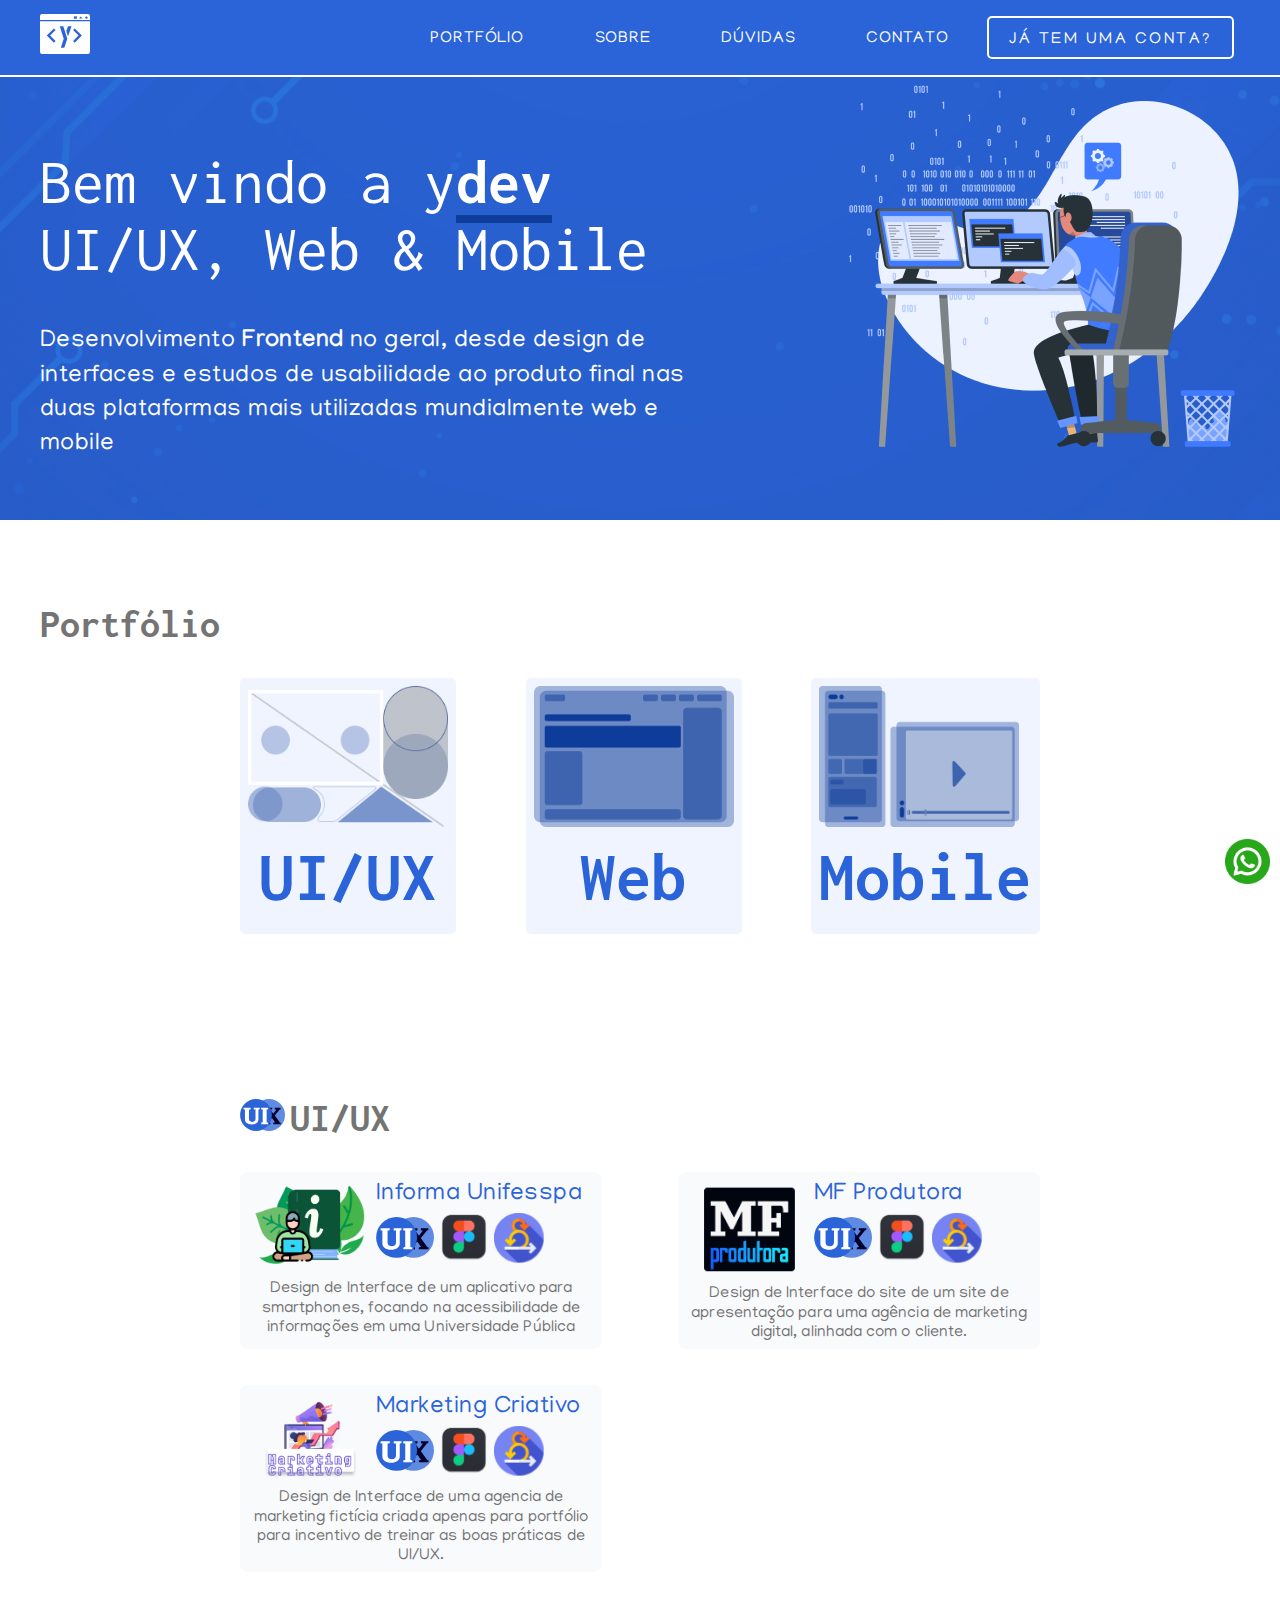
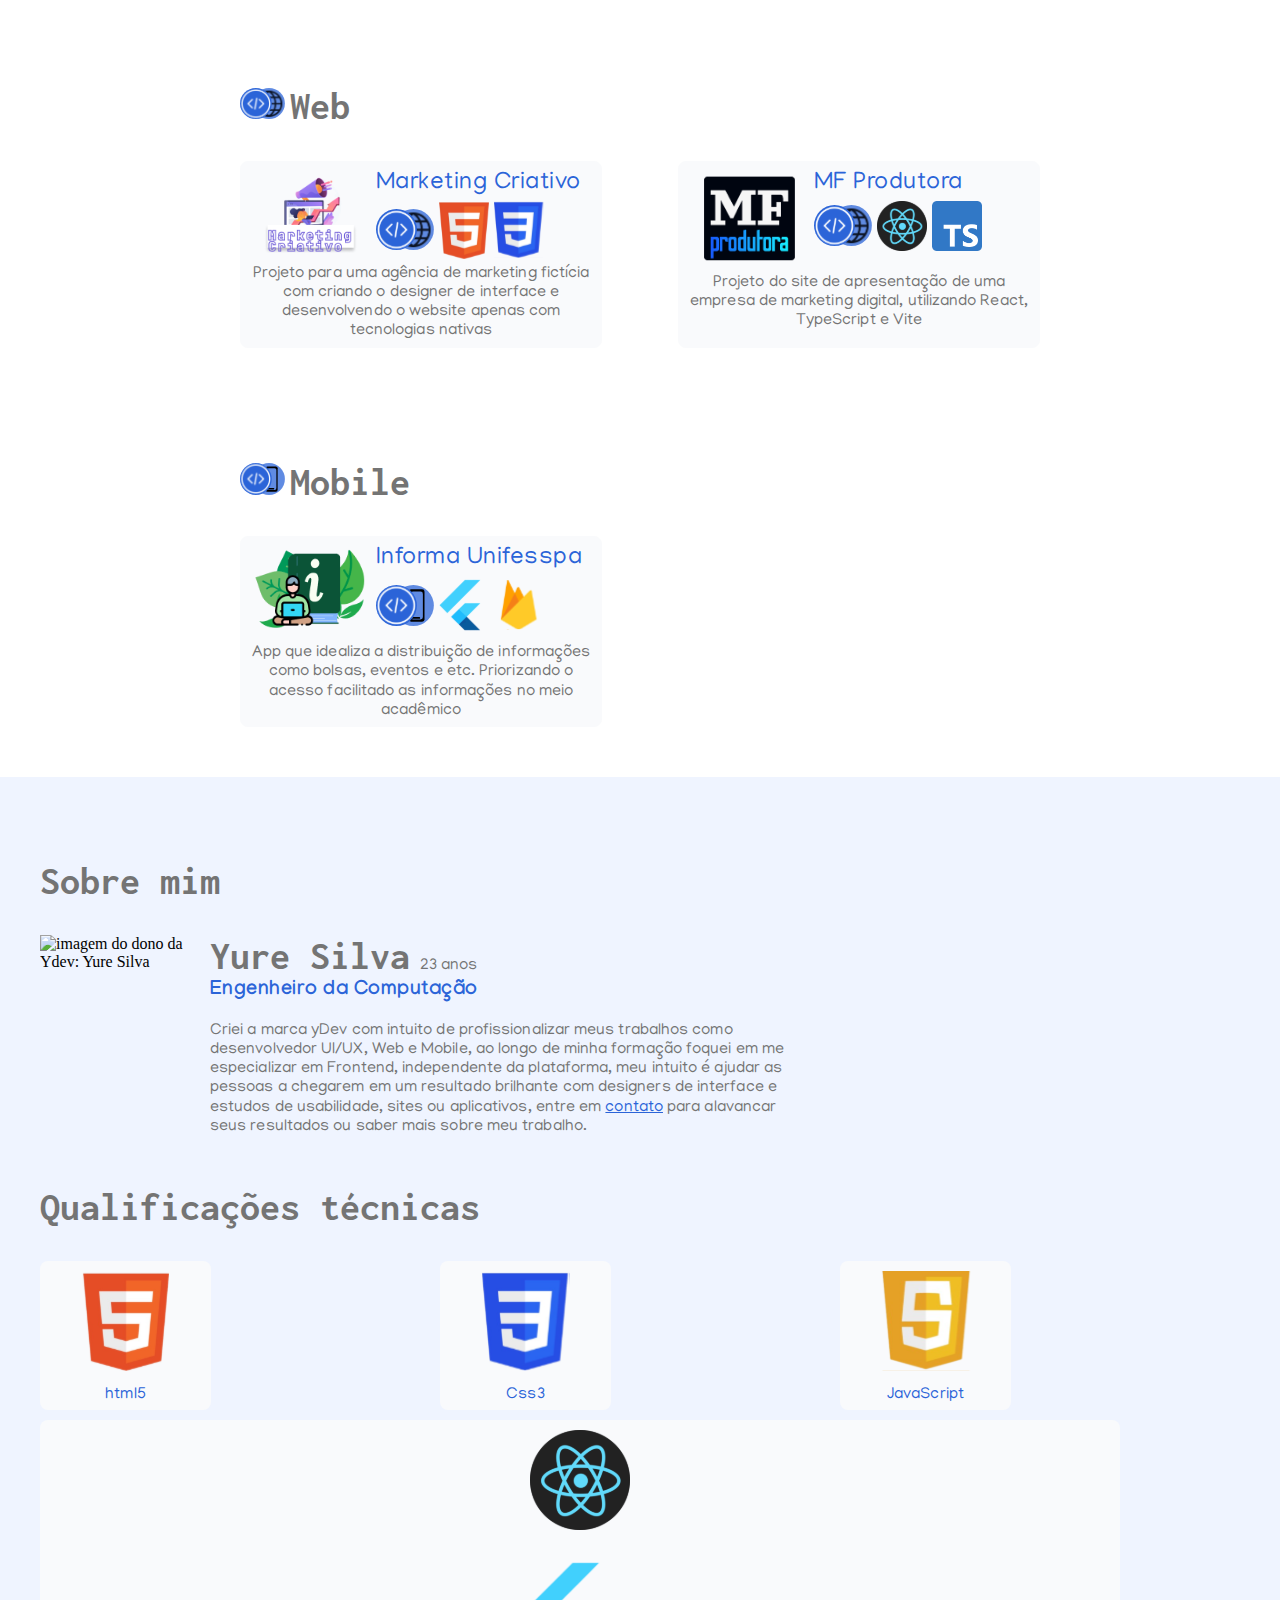
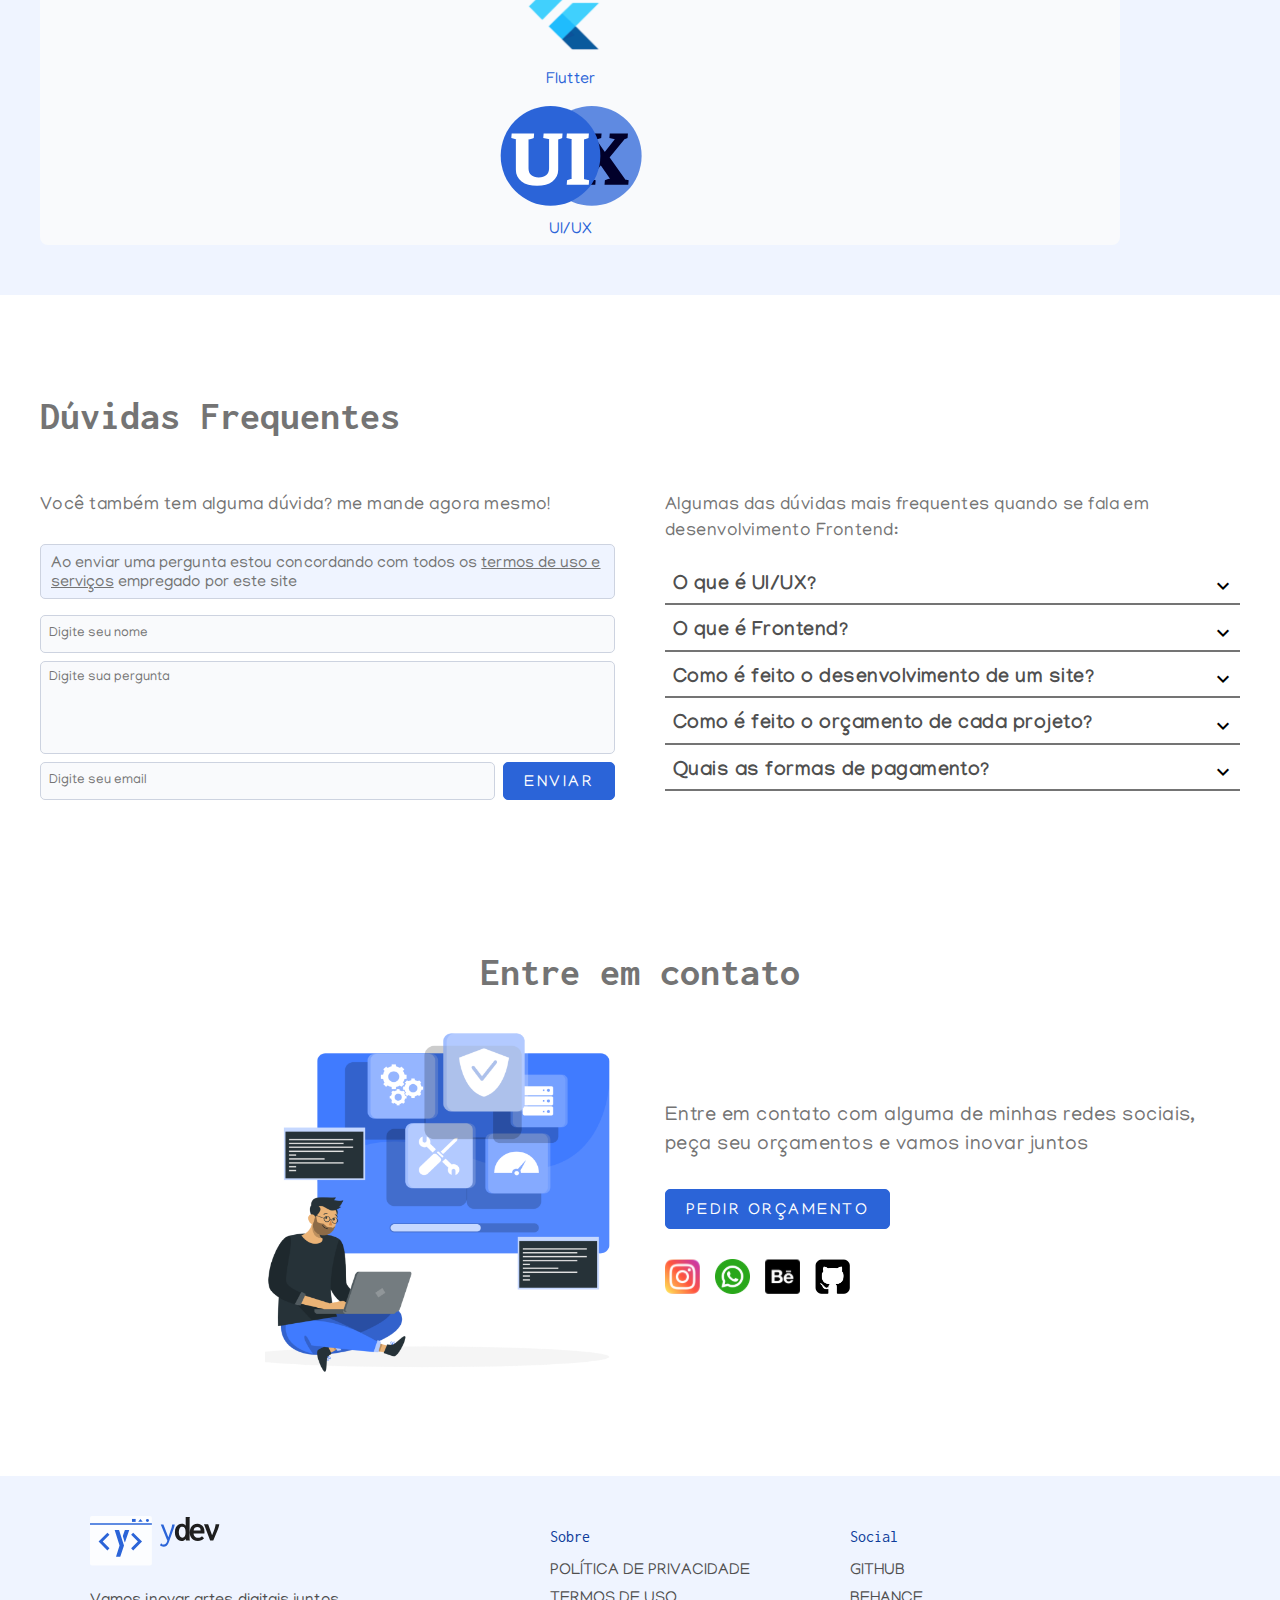
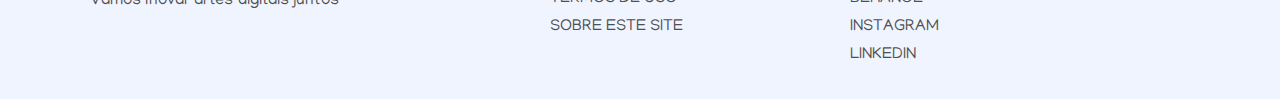
==== index.html @ 9b2bcea0 "up: add descript in all images (alt)" ====
<!DOCTYPE html>
<html lang="pt-br">

<head>
  <meta charset="UTF-8">

  <meta name="viewport" content="width=device-width, initial-scale=1.0">
  <link rel="preconnect" href="https://fonts.googleapis.com">
  <link rel="preconnect" href="https://fonts.gstatic.com" crossorigin>
  <link href="https://fonts.googleapis.com/css2?family=Inconsolata:wght@400;700&family=Manjari&display=swap"
    rel="stylesheet">
  <link rel="shortcut icon" type="imagex/png" href="./assets/imgs/ico.ico">
  <meta name="descript" content="Site de portfólio ydev">
  <meta name="keywords" content="Dev front, UI/UX, React, Flutter">
  <link rel="stylesheet" href="styles/components.css">
  <link rel="stylesheet" href="styles/styles.css">
  <link rel="stylesheet" href="styles/layout.css">
  <link href="https://fonts.googleapis.com/icon?family=Material+Icons" rel="stylesheet">
  <title>ydev</title>
</head>

<body>
  <header id="header">
    <nav id="nav" class="navbar">
      <div class="container">
        <div class="logo">
          <a href="#"><img src="assets/imgs/icon.svg" alt="Logo do site"></a>
        </div>
        <button id="btn-menu" aria-label="Abrir menu" aria-haspopup="true" aria-controls="menu" aria-expanded="false">
          <p>Menu</p>
          <span id="hamb"></span>
        </button>
        <ul role="menu" id="menu" class="menu">
          <li><a id="linkmenu" href="#portfolio">Portfólio</a></li>
          <li><a id="linkmenu2" href="#about">Sobre</a></li>
          <li><a id="linkmenu3" href="#faq">Dúvidas</a></li>
          <li><a id="linkmenu4" href="#contact">Contato</a></li>

          <li><a id="linkmenu5" href="#new-account"><button class="button-stroke">Já tem uma
                conta?</button></a></li>
        </ul>
      </div>
    </nav>
  </header>

  <section class="intro">
    <div class="container introContent">
      <div>
        <h1>Bem vindo a y<span>dev</span> <br>UI/UX, Web & Mobile </h1>
        <h4>Desenvolvimento <b>Frontend</b> no geral, desde design de interfaces e estudos de usabilidade ao produto
          final nas duas plataformas mais utilizadas mundialmente web e mobile</h4>
      </div>
      <img src="assets/imgs/coder.png" alt="ilustração, desenho de um homem sentado programando">
    </div>
  </section>

  <section class="container portfolio">
    <h2 id="portfolio">Portfólio</h2>
    <div class="cardsPortfolioTitle containerPortfolio">
      <a href="#ui">
        <article class="cardPortfolio">
          <img src="assets/imgs/1.png" alt="ícone de UI/UX ( user interface/user experience) portfólio de UI/UX">
          <h3>UI/UX</h3>
        </article>
      </a>

      <a href="#web">
        <article class="cardPortfolio">
          <img src="assets/imgs/2.png" alt="ícone de portfólio Web">
          <h3>Web</h3>
        </article>
      </a>

      <a href="#mobile">
        <article class="cardPortfolio">
          <img src="assets/imgs/3.png" alt="Ícone representativo de portfólio Mobile">
          <h3>Mobile</h3>
        </article>
      </a>

    </div>



    <div class="containerPortfolio">


      <div id="ui" class="TitleDescriptPortfolio">
        <img src="assets/imgs/ux.svg" alt="ícone de UI/UX portfólios desse tipo">
        <h2>UI/UX</h2>

      </div>

      <span class="HomeCardsPortfolio">
        <a href="pages/portfolio/uiInforma.html" class="CardDescriptPortfolio ">
          <div>
            <img src="assets/imgs/icone.png" alt="ícone do projeto informa Unifesspa">
            <article>
              <h4>Informa Unifesspa</h4>
              <span>
                <img src="assets/imgs/ux.svg" alt="ícone de UI/UX">
                <img src="assets/imgs/figma.svg" alt="ícone do Figma">
                <img src="assets/imgs/scrum.svg" alt="ícone do SCRUM ">
              </span>
            </article>
          </div>
          <p>Design de Interface de um aplicativo para smartphones, focando na acessibilidade de informações em uma
            Universidade Pública</p>
        </a>

        <a href="pages/portfolio/mfProdutora.html" class="CardDescriptPortfolio ">
          <div>
            <img src="assets/imgs/MF.png" alt="ícone do projeto MF produtora">
            <article>
              <h4>MF Produtora</h4>
              <span>
                <img src="assets/imgs/ux.svg" alt="íconde de UX">
                <img src="assets/imgs/figma.svg" alt="ícone do Figma">
                <img src="assets/imgs/scrum.svg" alt="ícone de SCRUM">
              </span>
            </article>
          </div>
          <p>Design de Interface do site de um site de apresentação para uma agência de marketing digital, alinhada com
            o cliente.</p>
        </a>
      </span>
      <br>
      <br>
      <span class="HomeCardsPortfolio">
        <a href="pages/portfolio/uiMktCriativo.html" class="CardDescriptPortfolio ">
          <div>
            <img src="assets/imgs/Mkt.png" alt="ícone do projeto MKT Criativo">
            <article>
              <h4>Marketing Criativo</h4>
              <span>
                <img src="assets/imgs/ux.svg" alt="ícone de UX">
                <img src="assets/imgs/figma.svg" alt="ícone do Figma">
                <img src="assets/imgs/scrum.svg" alt="ícone do SCRUM">
              </span>
            </article>
          </div>
          <p>Design de Interface de uma agencia de marketing fictícia criada apenas para portfólio para incentivo de
            treinar as boas práticas de UI/UX.</p>
        </a>


      </span>

      <div id="web" class="descriptPortfolio">
        <div class="TitleDescriptPortfolio">
          <img src="assets/imgs/web.svg" alt="ícone representativo dos portfólio Web">
          <h2>Web</h2>
          <!-- <p>veja</p>
          <a href="">mais</a> -->
        </div>
      </div>

      <span class="HomeCardsPortfolio">
        <a href="./pages/portfolio/devMktCriativo.html" class="CardDescriptPortfolio ">
          <div>
            <img src="assets/imgs/Mkt.png" alt=" ícone do projeto MKT Criativo">
            <article>
              <h4>Marketing Criativo</h4>
              <span>
                <img src="assets/imgs/web.svg" alt="ícone Web">
                <img src="assets/imgs/html.svg" alt="ícone html5">
                <img src="assets/imgs/css.svg" alt="ícone CSS3">
              </span>
            </article>
          </div>
          <p>Projeto para uma agência de marketing fictícia com criando o designer de interface e desenvolvendo o
            website apenas com tecnologias nativas</p>
        </a>

        <a href="./pages/portfolio/devMfProdutora.html" class="CardDescriptPortfolio ">
          <div>
            <img src="assets/imgs/MF.png" alt="ícone MF Produtora">
            <article>
              <h4>MF Produtora</h4>
              <span>
                <img src="assets/imgs/web.svg" alt="ícone web">
                <img src="assets/imgs/react.svg" alt="ícone React">
                <img src="assets/imgs/ts.png" alt="ícone TypeScript">
              </span>
            </article>
          </div>
          <p>Projeto do site de apresentação de uma empresa de marketing digital, utilizando React, TypeScript e Vite
          </p>
        </a>
      </span>


      <div id="mobile" class="TitleDescriptPortfolio">
        <img src="assets/imgs/mobile.svg" alt="ícone representativo de portfólio Mobile">
        <h2>Mobile</h2>
        <!-- <p>veja</p>
          <a href="">mais</a> -->
      </div>


      <span class="HomeCardsPortfolio">
        <a href="./pages/portfolio/devUIinforma.html" class="CardDescriptPortfolio ">
          <div>
            <img src="assets/imgs/icone.png" alt="ícone do projeto Informa Unifesspa">
            <article>
              <h4>Informa Unifesspa</h4>
              <span>
                <img src="assets/imgs/mobile.svg" alt="ícone mobile">
                <img src="assets/imgs/flutter.svg" alt="ícone do Flutter">
                <img src="assets/imgs/firebase.svg" alt="ícone do Firebase">
              </span>
            </article>
          </div>
          <p>App que idealiza a distribuição de informações como bolsas, eventos e etc. Priorizando o acesso
            facilitado as informações no meio acadêmico</p>
        </a>
      </span>

    </div>
  </section>

  <section id="about" class="about">
    <div class="container">
      <h2>Sobre mim</h2>
      <article>
        <img src="assets/imgs/person.svg" alt="imagem do dono da Ydev: Yure Silva">
        <div>
          <div>
            <h2>Yure Silva</h2>
            <p>23 anos</p>
          </div>
          <h3>Engenheiro da Computação</h3>
          <p>Criei a marca yDev com intuito de profissionalizar meus trabalhos como desenvolvedor UI/UX, Web e Mobile,
            ao longo de minha formação foquei em me especializar em Frontend, independente da plataforma, meu intuito é
            ajudar as pessoas a chegarem em um resultado brilhante com designers de interface e estudos de usabilidade,
            sites ou aplicativos, entre em <a target="_blank" href="https://wa.me/5594991302806">contato</a> para
            alavancar seus resultados ou saber mais sobre meu trabalho.</p>
        </div>
      </article>
      <h2>Qualificações técnicas</h2>
      <div class="skills">
        <a href="">
          <article>
            <img src="assets/imgs/html.svg" alt="ícone htmml5">
            <p>html5</p>
          </article>
        </a>

        <a href="">
          <article>
            <img src="assets/imgs/css.svg" alt="ícone CSS 3">
            <p>Css3</p>
          </article>
        </a>

        <a href="">
          <article>
            <img src="assets/imgs/js.svg" alt="ícone JavaScript">
            <p>JavaScript</p>
          </article>
        </a>

        <a href="">
          <article>
            <img src="assets/imgs/react.svg" alt="ícone React>
            <p>React.js</p>
          </article>
        </a>

        <a href="">
          <article>
            <img src=" assets/imgs/flutter.svg" alt="ícone Fluter">
            <p>Flutter</p>
          </article>
        </a>

        <a href="">
          <article>
            <img src="assets/imgs/ux.svg" alt="ícone UI/UX">
            <p>UI/UX</p>
          </article>
        </a>

      </div>
    </div>
  </section>

  <section class="questions">
    <div class="container">
      <h2 id="faq">Dúvidas Frequentes</h2>
      <div class="questionsContent">

        <div>
          <h4>Você também tem alguma dúvida? me mande agora mesmo!</h4>
          <p> Ao enviar uma pergunta estou concordando com todos os <a>termos de uso e serviços</a> empregado por este
            site</p>

          <form action="https://api.sheetmonkey.io/form/kpkeRVrwrCUEM8RkA8b1S9" method="post">
            <input type="text" name="name" id="name" placeholder="Digite seu nome">
            <textarea name="question" id="question" rows="5" placeholder="Digite sua pergunta"
              maxlength="500"></textarea>
            <span>
              <input name="email" type="email" id="email" placeholder="Digite seu email">
              <button type="submit">Enviar</button>
            </span>
          </form>

        </div>

        <div>
          <h4>Algumas das dúvidas mais frequentes quando se fala em desenvolvimento Frontend:</h4>

          <a class="faq" id="Q1">
            <div id="titleFaq">
              <h3>O que é UI/UX?</h3>
              <i id="iconFaq" class=" small material-icons">expand_more</i>
              <!-- <i class="small material-icons">expand_less</i> -->
            </div>
            <h4>Em resumo, UI trata da aparência e interatividade de um produto, enquanto UX se concentra na experiência
              e satisfação do usuário durante o uso desse produto. Ambos são fundamentais para criar produtos digitais
              eficazes e agradáveis de usar.</h4>
          </a>

          <a class="faq" id="Q2">
            <div>
              <h3>O que é Frontend?</h3>
              <i class=" small material-icons">expand_more</i>
              <!-- <i class="small material-icons">expand_less</i> -->
            </div>
            <h4>O frontend é responsável pela criação de layouts, elementos de interface, estilos, animações e
              funcionalidades que tornam a experiência do usuário eficaz e agradável. Em resumo, o frontend é a ponte
              entre os usuários e o sistema, tornando a interface acessível e atraente.</h4>
          </a>

          <a class="faq" id="Q3">
            <div>
              <h3>Como é feito o desenvolvimento de um site?</h3>
              <i class=" small material-icons">expand_more</i>
              <!-- <i class="small material-icons">expand_less</i> -->
            </div>
            <h4>Em resumo é feito a parte visual(frontend) baseada em uma UI/UX utilizando tecnologias como html e css
              em seguida o backend que são as funcionalidades e por fim é feito o deploy do site em um servidor com um
              domínio.</h4>
          </a>

          <a class="faq" id="Q4">
            <div>
              <h3>Como é feito o orçamento de cada projeto?</h3>
              <i class=" small material-icons">expand_more</i>
              <!-- <i class="small material-icons">expand_less</i> -->
            </div>
            <h4>Primeiro é feito o levantamento de requisitos junto ao cliente, a partir daí o projeto é destrinchado em
              Módulos onde cada módulo tem suas funcionalidades e precificação específica, com isso o cliente fica
              ciente de onde surgiu o preço final.</h4>
          </a>

          <a class="faq" id="Q5">
            <div>
              <h3>Quais as formas de pagamento?</h3>
              <i class=" small material-icons">expand_more</i>
              <!-- <i class="small material-icons">expand_less</i> -->
            </div>
            <h4>O pagamento é totalmente flexível a única exigência é um pagamento inicial como forma de “entrada”, o
              restante pode ser entregue no final, parcelado no cartão ou pagamento por módulo via pix, transferência
              bancária e etc.</h4>
          </a>
        </div>

      </div>
    </div>
  </section>

  <section id="contact" class="contact container">
    <h2>Entre em contato</h2>
    <div>
      <article>
        <img src="assets/imgs/contact.png" alt="imagem ilustrativa de contato">
      </article>
      <div>
        <h3>Entre em contato com alguma de minhas redes sociais, peça seu orçamentos e vamos inovar juntos</h3>
        <button>pedir orçamento</button>
        <ul>
          <li><a target="_blank" href="https://www.instagram.com/yures1lva/"><img src="assets/imgs/insta.svg"
                alt="ícone do instagram"></a></li>
          <li><a target="_blank" href="https://wa.me/5594991302806"><img src="assets/imgs/zap.svg"
                alt="ícone do whatsapp"></a></li>
          <!-- <li><a href="/pages/success.html"><img src="assets/imgs/tt.png" alt=""></a></li> -->
          <li><a target="_blank" href="https://behance.net/yurosilva"><img src="assets/imgs/behance.svg"
                alt="ícone do Behance"></a>
          </li>
          <li><a target="_blank" href="https://github.com/Yures1lva"><img src="assets/imgs/github.png"
                alt="ícone do Github"></a></li>
        </ul>
      </div>
    </div>

  </section>


  <a class="zap" target="_blank" href="https://wa.me/5594991302806">
    <img src="assets/imgs/zap.svg" alt="ícone do whatsapp">
  </a>

  <footer>
    <div class=" divider"></div>
    <ul class="container">
      <li>
        <img src="assets/imgs/iconFooter.svg" alt="logo do site">
        <p>Vamos inovar artes digitais juntos</p>
      </li>
      <li>
        <h1>Sobre</h1>
        <a href="pages/maintance.html">Política de privacidade</a>
        <a href="pages/maintance.html">Termos de uso</a>
        <a href="pages/maintance.html">Sobre este site</a>
      </li>
      <li>
        <h1>Social</h1>
        <a target="_blank" href="https://github.com/Yures1lva">Github</a>
        <a target="_blank" href="https://behance.net/yurosilva">Behance</a>
        <a target="_blank" href="https://www.instagram.com/yures1lva/">Instagram</a>
        <a target="_blank" href="https://www.linkedin.com/in/yuresilva/">Linkedin</a>
      </li>
    </ul>
  </footer>
  <script src="js/index.js"></script>
</body>

</html>
---- styles/components.css ----
/* tema */

/* Paleta.................... */
:root {
    --primary: #2b64d8;
    --primary-dark: #0e3c9a;
    --primary-light: #EFF4FF;

    --support-1: #3a3a3a;
    --support-2: #ffffff;
    --support-3: #F9FAFC;
    --support-4: #CDD3E0;

    --gray-1: #747474;
    --gray-2: #4f4f4f;
    --gray-3: #1e1e1e;
  }

  
  
/* Tipografia....................  */
h1{
    font-family: 'Inconsolata', monospace;
    font-size: 64px;
    font-weight: 400;
  }
  
  h2{
    font-family: 'Inconsolata', monospace;
    font-size: 40px;
    color: var(--gray-1);
  }
  
  .cardPortfolio h3{
    font-size: 70px;
    font-weight: 700;
    font-family:  'Inconsolata', monospace;

  }

  h3{
    font-family: "Manjari";
    font-size: 20px;
    font-style: normal;
    font-weight: 700;
    line-height: 142.363%; /* 34.167px */
    letter-spacing: 0.48px;
  }

  h4{
    font-size: 24px;
    font-family:  'Manjari', 'Gill Sans MT', Calibri, 'Trebuchet MS', sans-serif;
    font-weight: 400;
    line-height: 142.363%;
    letter-spacing: 0.48px;
  }

  p{
    font-family: 'Manjari';
    font-style: normal;
    font-weight: 400;
    line-height: 120.863%; /* 19.338px */
    letter-spacing: 0.08px;
  }
  
  a{
    font-family: 'Manjari','Lucida Sans Unicode', Geneva, Verdana, sans-serif;
    font-size: 16px;
    font-style: normal;
    font-weight: 400;
    line-height: normal;
  }
  
  
/* Gerais............................   */
  html {
    scroll-behavior: smooth;
  }
  
  body {
    padding: 0;
    margin: 0;
    background: var(--support-2);
  }

/* Botões.........................    */


  input, textarea{
    background-color: var(--support-3);
    border: 1px solid var(--support-4);
    border-radius: 5px;
    padding: 8px;
    font-family: 'Manjari' ,'Gill Sans', sans-serif;
    color: var(--gray-1);
  }

  textarea:focus, input:focus{
    border: 1px solid var(--primary);
    outline: 0;
    
  }
 
  textarea{
      resize: none;
    }

    button {
      font-family: "Manjari";
      font-size: 1rem;
      font-style: normal;
      line-height: 97.494%; /* 0.97494rem */
      letter-spacing: 0.155rem;
      text-transform: uppercase;
    }

  .button-stroke {
    background-color: var(--primary);
    border: 2px solid var(--support-2);
    color: var(--support-2);
    border-radius: 5px;
    padding: 10px 20px;
    padding-bottom: 8px;
    padding-top: 15px;
    cursor: pointer;
    font-weight: 500;
    transition: background-color 0.3s ease;
  }
  
  .button-stroke:hover {
    font-weight: 500;
    background-color: var(--support-2);
    border: 2px solid var(--support-2);
    color: var(--primary);
    box-shadow: 0px 1px 2px rgba(0, 0, 0, 0.24);
  }




/* manutenção..........................................................................  */ */
 .maintenance{
    background-color: #FBFCFF;

  }

  .maintenance div{
    display: flex;
    flex-direction: row;
    justify-content: center;
    align-items: center;
    padding-right: 50px;
    padding-left: 50px;
    padding-top: 80px;
    padding-bottom: 100px;
    background-color: #FBFCFF;

  }
  
  .maintenance img{
    height: 300px;
  }

  .maintenance h1{
    color: var(--primary);
    font-weight: 500;
  }
---- styles/styles.css ----
/*header, nav começo.................... */

.navbar {
  /* estilo texto destaque h1 */
  position: fixed;
  z-index: 1000;
  width: 100%;
  background-color: var(--primary);
  border-bottom: 2px var(--support-2) solid;
}

.navbar div {
  text-align: center;
  align-items: center;
  padding: 0px;
  display: flex;
  justify-content: space-between;
}

/* Estilos da logo */
.logo {
  flex: 0 0 auto;
}

.logo a img {
  width: 50px;
  transition: transform 0.3s ease;
}

.logo a img:hover {
  transform: scale(1.2);
}

.zap {
  position: fixed;
  bottom: 10px;
  right: 10px;
  transition: all ease 0.3s;
}

.zap:hover {
  transform: scale(1.1);
}

/* Estilos do menu */
#menu {
  flex: 1 1 auto;
  display: flex;
  justify-content: flex-end;
  align-items: center;
  flex-wrap: wrap;
}

#btn-menu {
  display: none;
}

.menu li {
  text-align: center;
  font-size: 1rem;
  font-style: bold;
  line-height: 97.494%; /* 0.97494rem */
  letter-spacing: 0.055rem;

  padding: 0 2em;
  padding-top: 0.2em;
  margin-right: 0.4em;
  transition: 0.3s ease;
  cursor: pointer;
  text-decoration: none;
  list-style-type: none;
}

.menu li:last-child {
  padding: 0;
}

.menu li a {
  color: var(--support-2);
  text-decoration: none;
  transition: 0.3s ease;
  font-weight: var(--weight3);
  text-transform: uppercase;
}

/* Efeito hover */
.menu li:hover {
  transform: scale(1.1);
}

.menu li:last-child:hover {
  transform: scale(1.05);
}

/* Conteudo incial intro ....................................  */
.intro {
  padding-top: 70px;
  height: 450px;
  background-image: url("../assets/imgs/fly.png");
  object-fit: cover;
  background-repeat: no-repeat;
  background-position: center;
}

.introContent {
  display: flex;
  flex-direction: row;
  justify-content: space-between;
  align-items: center;
}

.intro h1 {
  color: var(--support-2);
}

.intro span {
  border-bottom: #0e3c9a 8px solid;
  font-weight: bolder;
}

.intro h4 {
  max-width: 650px;
  color: var(--support-2);
}

/* Portfolio...................................................................  */

.portfolio {
  padding-top: 50px;
}

.portfolio a {
  text-decoration: none;
}

.containerPortfolio {
  max-width: 800px;
  margin: 0 auto;
  padding-bottom: 50px;
}

.cardsPortfolioTitle {
  display: flex;
  flex-direction: row;
  justify-content: space-between;
}

.cardPortfolio {
  background-color: var(--primary-light);
  padding: 8px;
  border-radius: 5px;
  display: flex;
  flex-direction: column;
  justify-content: space-between;
  transition: all ease 0.3s;
}

.cardPortfolio:hover {
  cursor: pointer;
  background-color: var(--support-3);
}

.cardPortfolio:hover h3 {
  background-size: 100% 3px;
}

.cardPortfolio img {
  width: 200px;
  text-align: center;
  /* border: 2px solid red; */
}

.cardPortfolio h3 {
  text-align: center;
  color: var(--primary);
  margin: 0px;
  padding: 0px;
  transition: all ease 0.4s;

  background-image: linear-gradient(90deg, var(--primary), var(--primary));
  background-repeat: no-repeat;
  background-size: 0% 3px;
  background-position: left bottom;
  transition: background-size 500ms ease;
  cursor: pointer;
}

.TitleDescriptPortfolio {
  display: flex;
  flex-direction: row;
  align-items: first baseline;
  padding-top: 80px;
}

.TitleDescriptPortfolio img {
  width: 45px;
  margin-right: 5px;
}

.TitleDescriptPortfolio p {
  margin: 0 4px;
}

.TitleDescriptPortfolio a {
  text-transform: capitalize;
  color: var(--primary);
  font-size: 18px;
  font-weight: 500;
  text-decoration: underline var(--primary);
}

.HomeCardsPortfolio {
  display: flex;
  flex-direction: row;
  justify-content: space-between;
}

.CardDescriptPortfolio {
  background-color: var(--support-3);
  border-radius: 8px;
  padding: 5px;
  width: 350px;
  margin: 0;
  cursor: pointer;
  transition: all ease 0.3s;
  border: 1px solid var(--support-3);
}

.CardDescriptPortfolio:hover {
  background-color: var(--primary-light);
  border: 1px solid var(--primary);
}

.CardDescriptPortfolio h4 {
  color: var(--primary);
  margin: 0;
}

.CardDescriptPortfolio div {
  display: flex;
  flex-direction: row;
  justify-content: left;
}

.CardDescriptPortfolio > div > img {
  width: 130px;
}

.CardDescriptPortfolio div article {
  display: flex;
  flex-direction: column;
}

.CardDescriptPortfolio span {
  display: flex;
  flex-direction: row;
  align-items: center;
}

.CardDescriptPortfolio span img:first-child {
  width: 58px;
}

.CardDescriptPortfolio span img {
  width: 50px;
  margin-right: 5px;
}

.CardDescriptPortfolio p {
  text-align: center;
  margin: 5px 0 0 0;
  color: var(--gray-1);
}

/* About sobre....................................................................................... */

.about {
  background-color: var(--primary-light);
  padding: 50px 0;
}

.about img {
  width: 150px;
  margin-right: 20px;
}

.about article {
  display: flex;
  flex-direction: row;
  align-items: start;
  justify-content: flex-start;
}

.about article > div > div > h2 {
  margin: 0;
  padding: 0;
  padding-right: 10px;
  color: var(--gray-1);
}

.about article > div > h3 {
  margin: 0;
  padding: 0;

  color: var(--primary, #2b64d8);
}

.about article > div > div > p {
  margin: 0;
  padding: 0;
  color: var(--gray-1);
}

.about article > div > div {
  display: flex;
  flex-direction: row;
  align-items: baseline;
  margin: 0;
  padding: 0;
}

.about article > div > p:last-child {
  max-width: 600px;
  color: var(--gray-1);
}

.about article > div > p:last-child a {
  color: var(--primary);
  text-decoration: underline;
  text-transform: lowercase;
  cursor: pointer;
}

/* Qualificações skills.................................................................... */
.skills {
  display: flex;
  flex-direction: row;
  justify-content: space-between;
  flex-wrap: wrap;
  gap: 10px;
}

.skills a {
  text-decoration: none;
}

.skills article {
  background-color: var(--support-3);
  border-radius: 8px;
  display: flex;
  flex-direction: column;
  width: 90%;
  justify-content: space-between;
  align-items: center;
  transition: all ease 0.5s;
}

.skills img {
  height: 100px;
  text-align: center;
  margin: 10px 20px;
}

.skills p {
  color: var(--primary);
  margin: 5px 0;
}

.skills article:hover {
  background-color: var(--support-4);
}

/* Duvidas Faq questions............................................................................... */

.questions {
  margin: 100px 0 50px 0;
}

.questions h4 {
  color: var(--gray-1);
  font-family: "Manjari";
  font-size: 18px;
  font-style: normal;
  font-weight: 500;
  line-height: 142.363%; /* 34.167px */
  letter-spacing: 0.48px;
}

.questions p {
  background-color: var(--primary-light);
  padding: 10px 10px 5px 10px;
  border-radius: 5px;
  border: 1px solid var(--support-4);
  color: var(--gray-1);
}

.questions a {
  text-transform: none;
  text-decoration: underline;
  cursor: pointer;
}

.questionsContent {
  display: flex;
  flex-direction: row;
  gap: 50px;
}

.questionsContent div:first-child {
  flex: 1;
}

.questionsContent div:last-child {
  flex: 1;
}

.questionsContent div form {
  display: flex;
  flex-direction: column;
  gap: 8px;
}

.questionsContent div input {
  height: 20px;
}

.questionsContent div form span {
  display: flex;
  flex-direction: row;
  gap: 8px;
}

.questionsContent div form span input {
  width: 100%;
}

.questionsContent div form button {
  background-color: var(--primary);
  color: var(--support-2);
  text-transform: uppercase;
  padding: 6px 20px 0px 20px;
  border: solid 1px var(--primary);
  border-radius: 5px;
  cursor: pointer;
  transition: all ease 0.3s;
}

.questionsContent div form button:hover {
  background-color: var(--primary-dark);
  transform: translate(1.1);
}

.questionsContent div h3 {
  color: var(--gray-2);
  margin: 3px;
}

.questionsContent div:last-child a div {
  text-decoration: none;
  display: flex;
  flex-direction: row;
  justify-content: space-between;
  align-items: center;
}

.questionsContent div:last-child a {
  text-decoration: none;
  display: flex;
  flex-direction: column;
  justify-content: space-between;
}

.questionsContent div:last-child a span {
  padding: 10px;
}

/* faq duvidas.................................................................................. */

.faq {
  margin: 10px 0;
  border-bottom: 2px solid var(--gray-1);
  padding: 0 5px;
}

.faq h4 {
  display: none;
  visibility: hidden;
}

.titleQuestion {
  color: var(--primary);
  background-color: var(--support-3);
  padding: 0 5px;
  border-radius: 8px;
  border-bottom: 2px solid var(--primary);
}

.titleQuestion h4 {
  display: block;
  visibility: visible;
}

/* pra cima */
/* .on{
  display: block;
  visibility: visible;
} */

/* contact contato.......................................................................... */

.contact > div {
  display: flex;
  flex-direction: row;
  align-items: center;
  gap: 50px;
  margin-bottom: 100px;
}

.contact h2 {
  padding-top: 100px;
  text-align: center;
}

.contact h3 {
  color: var(--gray-1);
  font-weight: 400;
  margin: 0;
}

.contact button {
  background-color: var(--primary);
  color: var(--support-2);
  text-transform: uppercase;
  padding: 6px 20px 0px 20px;
  margin: 30px 0;
  border: solid 1px var(--primary);
  border-radius: 5px;
  cursor: pointer;
  height: 40px;
  transition: all ease 0.3s;
}

.contact button:hover {
  background-color: var(--primary-dark);
  transform: translate(1.1);
}

.contact > div > article {
  flex: 1;
  display: flex;
  justify-content: end;
}

.contact > div > article > img {
  width: 350px;
  height: 350px;
}

.contact > div > div {
  flex: 1;
}

.contact ul {
  display: flex;
  flex-direction: row;
  margin: 0;
  padding: 0;
  gap: 15px;
}

.contact ul li {
  list-style: none;
  transition: all ease 0.3s;
}

.contact ul li:hover {
  transform: scale(1.1);
}

.contact ul li img {
  width: 35px;
}

/* Footer.................................................................................  */
/* footer */
footer {
  text-align: left;
  background-color: var(--primary-light);
}

footer ul {
  padding: 40px 0 30px 0;
  display: flex;
  flex-direction: row;
  flex-wrap: wrap;
  justify-content: start;
  align-items: start;
  width: 100%;
  box-sizing: border-box;
}

footer ul li {
  list-style: none;
  color: var(--gray-2);
  margin: 0 50px;
  display: flex;
  flex-direction: column;
  justify-content: start;
  align-items: start;
}

footer ul li a {
  text-decoration: none;
  color: var(--gray-2);
  transition: all ease 0.3s;
  margin: 5px 0;
  text-transform: uppercase;
}
footer ul li a:hover {
  cursor: pointer;
  color: var(--primary-dark);
  text-decoration: underline;
  text-transform: uppercase;
}

footer ul li:first-child {
  width: 30%;
}

footer h1 {
  color: var(--primary-dark);
  /* p */
  font-size: 16px;
  font-style: normal;
  font-weight: 400;
  line-height: 120.863%; /* 19.338px */
  letter-spacing: 0.08px;
}
footer a {
  color: var(--gray-2);
}

footer ul li img {
  height: 50px;
  padding-bottom: 10px;
}

/* sucess page....................................................................................; */

.success div {
  display: flex;
  flex-direction: column;
  justify-content: center;
  align-items: center;
  padding-right: 50px;
  padding-left: 50px;
  padding-top: 100px;
  padding-bottom: 100px;
}

.success h2 {
  max-width: 500px;
  margin: 0;
}

.success img {
  height: 300px;
  margin: 0;
}

.success button {
  background-color: var(--primary);
  border: 2px solid var(--primary);
  color: var(--support-2);
  border-radius: 5px;
  padding: 10px 20px;
  padding-bottom: 8px;
  padding-top: 15px;
  cursor: pointer;
  font-weight: 500;
  transition: background-color 0.3s ease;
}

.success button:hover {
  font-weight: 500;
  background-color: var(--support-2);
  border: 2px solid var(--primary);
  color: var(--primary);
  box-shadow: 0px 1px 2px rgba(0, 0, 0, 0.24);
}

/* detalhes de portfolios............................................................................... */

.containerPortfolioDetail {
  max-width: 800px;
  margin: 0 auto;
}

.portfolioDetail img {
  height: 100px;
  padding-top: 100px;
}

.portfolioDetail h3 {
  text-align: center;
  padding-top: 50px;

  color: var(--gray-2);
}

.portfolioDetail p {
  text-align: center;
  padding: 0;
  margin: 0 auto;
  color: var(--gray-2);

  max-width: 600px;
}

.portfolioDetailTitle {
  display: flex;
  flex-direction: row;
}

.portfolioDetailTitle div {
  display: flex;
  flex-direction: row;
}

.portfolioDetailTitle > h2 {
  padding-top: 100px;
}

.titlePortfolio {
  display: flex;
  flex-direction: row;
  align-items: end;
  padding: 80px 0 10px 0;
}

.titlePortfolio h3 {
  text-align: left;
  padding: 0;
  margin: 0;
}

.titlePortfolio span {
  display: block;
  height: 18px;
  width: 18px;
  margin: 0 8px 8px 0;
  border-radius: 3px;
  background-color: var(--primary);
  transform: rotateZ(45deg);
}

.portfolioDetailCard span {
  display: flex;
  flex-direction: row;
  align-items: center;
  justify-content: space-between;
}

.portfolioDetailCard span div {
  display: flex;
  flex-direction: row;
}

.portfolioDetailCard p {
  text-align: left;
  margin: 0;
  padding: 0;
}

.portfolioDetailCard img {
  padding-top: 0;
}

.titlePortfolio2 {
  justify-content: end;
}

.portfolioDetailCard2 span {
  flex-direction: row-reverse;
}

.portfolioDetailCard2 p {
  text-align: right;
}

.PortfolioEndContent p {
  text-align: left;
  padding-top: 10px;
}

.PortfolioEndContent p a {
  color: var(--primary);
}

.PortfolioEndContent div {
  display: flex;
  gap: 20px;
  align-items: center;
  justify-content: center;
}

.PortfolioEndContent img {
  max-width: 400px;
  max-height: 500px;
}

.imgsUI img {
  height: 500px;
  width: auto;
}

.imgsMF img {
  height: auto;
  width: 400px;
}

.imgsMKT img {
  width: 100%;
  height: 100%;
  transform: scale(1.5);
}

.PortfolioEndContent ul {
  display: flex;
  justify-content: center;
  gap: 60px;
  flex-direction: row;
  margin-bottom: 100px;
  align-items: center;
}

.PortfolioEndContent ul li {
  display: flex;
  flex-direction: column;
  gap: 5px;
  transition: all ease 0.3s;
  align-items: center;
}

.PortfolioEndContent ul img {
  height: 100px;
  padding: 01;
}

.PortfolioEndContent ul li img {
  padding: 0px;
  margin: 0px;
}

.PortfolioEndContent ul a {
  text-decoration: none;
  color: var(--gray-1);
  transition: all ease 0.3s;
}

.PortfolioEndContent ul li:hover {
  text-decoration: underline var(--primary);
}
.PortfolioEndContent ul li a:hover {
  color: var(--primary);
}
---- styles/layout.css ----
.container {
  max-width: 1200px;
  margin: 0 auto;
}

.intro {
  background-color: #275cca;
}

@media (max-width: 1199px) {
  .container {
    max-width: 1000px;
  }

  .menu li {
    padding: 0 1em;
    margin-right: 0em;
  }

  .menu li:last-child {
    padding: 0;
    margin-top: 5px;
  }

  .intro {
    padding-top: 80px;
    background-image: url("../assets/imgs/fly2.png");
  }
}

@media (max-width: 1000px) {
  .container {
    max-width: 700px;
  }

  .imgsMF {
    display: flex;
    flex-direction: row;
    flex-wrap: wrap;
  }

  .imgsMF img {
    height: auto;
    width: 600px;
    margin: 0;
    padding: 0;
  }

  /* Conteudo incial intro ....................................  */
  .intro {
    background-image: url("../assets/imgs/fly2.png");
  }

  h1 {
    font-size: 30px;
  }

  .cardsPortfolioTitle {
    margin: 0 10px;
  }

  .cardPortfolio h3 {
    font-size: 50px;
  }

  .intro h4 {
    font-size: 18px;
  }

  .cardPortfolio img {
    width: 180px;
    text-align: center;
    /* border: 2px solid red; */
  }

  .CardDescriptPortfolio {
    width: 300px;
    margin: 0 0 10px 0;
  }

  .CardDescriptPortfolio > div > img {
    width: 100px;
  }

  .HomeCardsPortfolio {
    padding: 0 10px;
  }

  .CardDescriptPortfolio span img:first-child {
    width: 38px;
  }

  .CardDescriptPortfolio span img {
    width: 30px;
    margin-right: 3px;
  }

  .CardDescriptPortfolio div article h4 {
    font-size: 20px;
  }

  .CardDescriptPortfolio p {
    font-size: 14px;
  }
}

@media (max-width: 660px) {
  .container {
    max-width: 600px;
    padding: 0 10px;
  }

  .navbar > div {
    display: flex;
    align-items: end;
  }

  /* Estilos do menu */

  .logo a img {
    width: 40px;
    margin-top: 20px;
    transition: transform 0.3s ease;
  }

  #menu {
    display: block;
    position: absolute;
    right: 0;
    top: 45px;
    width: 100%;
    background-color: var(--primary);
    border-top: 2px solid var(--support-2);
    z-index: 1000;
    height: 0;
    visibility: hidden;
    transition: ease 0.6s;
    overflow: hidden;
    overflow-y: hidden;
  }
  #nav.active-menu #menu {
    display: block;
    visibility: visible;
    height: 100vh;
    overflow-y: auto;
  }

  #menu li {
    border-bottom: 2px solid rgba(0, 0, 0, 0.08);
  }

  #menu li a {
    display: block;
    margin: 40px 0;
  }

  #menu li:last-child {
    margin: 0 20px;
  }
  #btn-menu {
    display: flex;
    border: none;
    background: none;
    cursor: pointer;
    color: var(--support-2);
    justify-content: space-between;
    align-items: baseline;
  }

  #btn-menu p {
    text-transform: none;
    margin-right: 5px;
    margin-bottom: 0;
  }

  #hamb {
    width: 20px;
    border-top: 3px solid var(--support-2);
    margin-bottom: 0;
  }

  #hamb::after,
  #hamb::before {
    display: block;
    margin-top: 5px;
    content: "";
    width: 20px;
    height: 3px;
    background: var(--support-2);
    transition: ease 0.3s;
    position: relative;
  }

  #nav.active-menu #hamb {
    border-top-color: transparent;
  }

  #nav.active-menu #hamb::before {
    transform: rotate(135deg);
  }

  #nav.active-menu #hamb::after {
    transform: rotate(-135deg);
    top: -8px;
  }

  .intro {
    background-image: url("../assets/imgs/fly3.png");
    padding-top: 50px;
    padding-bottom: 30px;
  }

  .introContent {
    flex-direction: column-reverse;
    align-items: center;
    justify-content: start;
  }

  .introContent img {
    height: 300px;
  }

  .intro h1 {
    margin: 0;
  }

  .intro span {
    border-bottom: #0e3c9a 2px solid;
  }

  .intro h4 {
    margin: 10px 0 0 0;
    font-size: 16px;
    opacity: 0.7;
  }

  .HomeCardsPortfolio {
    flex-direction: column;
  }

  .portfolio {
    display: flex;
    flex-direction: column;
  }

  .cardsPortfolioTitle {
    gap: 20px;
  }

  .cardPortfolio {
    width: 70%;
  }

  .cardPortfolio img {
    width: 100%;
    /* border: 2px solid red; */
  }

  .cardPortfolio h3 {
    font-size: 30px;
  }

  .CardDescriptPortfolio > div > img {
    width: 90px;
  }

  .CardDescriptPortfolio span img:first-child {
    width: 45px;
  }

  .CardDescriptPortfolio span img {
    width: 38px;
    margin-right: 3px;
  }

  .skills {
    gap: 30px;
    justify-content: space-evenly;
  }

  .skills article {
    width: 120px;
  }

  .about article {
    flex-direction: column;
  }

  .skills img {
    height: 100px;
    width: 100px;
  }

  .questionsContent {
    flex-direction: column;
    gap: 60px;
  }

  .maintenance div {
    flex-direction: column;
  }

  .maintenance img {
    height: 90%;
    width: 90%;
  }

  .contact > div {
    flex-direction: column;
    gap: 10px;
  }

  footer {
    padding: 30px 0 30px 0;
  }

  .containerPortfolioDetail {
    padding: 0 20px;
  }

  .imgsMF img {
    max-height: 300px;
    max-width: 300px;
    margin: 0;
    padding: 0;
  }

  .imgsUI img {
    height: 500px;
    width: auto;
  }

  .portfolioDetailTitle {
    flex-direction: column-reverse;
  }

  .portfolioDetailTitle > h2 {
    padding-top: 1px;
    margin: 0;
  }

  .portfolioDetailCard span {
    flex-direction: column;
  }

  .portfolioDetailCard img {
    padding: 0;
  }

  .PortfolioEndContent div {
    flex-direction: column;
  }

  .PortfolioEndContent ul {
    flex-wrap: wrap;
    gap: 20px;
    align-items: center;
    padding: 0;
    justify-content: center;
  }

  .PortfolioEndContent ul li {
    padding: 0;
    margin: 0;
  }

  .PortfolioEndContent ul li img {
    padding: 0;
    margin: 0;
  }

  .imgsMKT img {
    width: auto;
    height: 300px;
    transform: scale(1);
  }

  @media (max-width: 500px) {
    .container {
      max-width: 95%;
    }

    .containerPortfolioDetail {
      margin: 0;
      padding: 20px;
    }

    .introContent {
      margin: 0 10px;
    }
    .introContent img {
      height: 250px;
    }

    .cardsPortfolioTitle {
      gap: 5px;
      padding-bottom: 10px;
    }

    .TitleDescriptPortfolio {
      padding-top: 20px;
    }

    .introImgs img {
      height: 70px;
      padding-top: 70px;
      margin: 0;
    }
    .cardPortfolio {
      width: 80%;
    }

    .cardPortfolio img {
      width: 100%;
      /* border: 2px solid red; */
    }

    .cardPortfolio h3 {
      font-size: 20px;
    }

    .cardPortfolio h3 {
      font-size: 15px;
    }

    .about article > div > div > h2 {
      font-size: 30px;
    }

    .about article > div > h3 {
      font-size: 14px;
      margin-top: 10px;
    }

    .skills {
      gap: 10px;
      justify-content: space-evenly;
    }

    .skills article {
      width: 100px;
    }

    .about article {
      flex-direction: column;
    }

    .skills img {
      height: 70px;
      width: 70px;
    }

    .questions h2 {
      margin: 0;
      padding: 0;
    }

    .questionsContent div form span {
      flex-direction: column;
    }

    .questionsContent input {
      padding: 15px 5px 10px 5px;
    }

    .questionsContent div form span input {
      width: 97%;
    }

    .questionsContent div form button {
      background-color: var(--primary);
      color: var(--support-2);
      text-transform: uppercase;
      padding: 15px 20px 10px 20px;
      border: solid 1px var(--primary);
      border-radius: 5px;
      cursor: pointer;
      transition: all ease 0.3s;
    }

    .contact > div > article > img {
      width: 90%;
      height: 90%;
    }

    .contact button {
      width: 100%;
    }

    footer ul {
      display: flex;
      flex-direction: column;
      flex-wrap: nowrap;
      justify-content: start;
      align-items: start;
      margin: 0;

      padding: 0;
    }

    footer ul li {
      flex-basis: 100%;
      margin: 0;
      padding: 0;
    }

    footer h1 {
      padding-top: 30px;
    }

    footer h2 {
      text-decoration: underline;
    }

    footer ul li:first-child {
      width: 100%;
    }

    footer a {
      padding: 5px 0;
    }

    .success div {
      display: flex;
      flex-direction: column;
      justify-content: center;
      align-items: center;
      padding-right: 20px;
      padding-left: 20px;
      padding-top: 80px;
      padding-bottom: 20px;
    }

    .success img {
      height: 200px;
      margin: 0;
    }

    .success button {
      width: 100%;
      padding: auto;
      margin: 0;
    }

    .imgsMKT img {
      width: auto;
      height: 180px;
      transform: scale(1);
    }
  }

  @media (max-width: 366px) {
    .container {
      max-width: 100%;
      margin: 0 10px;
      padding: 0;
    }

    h2 {
      font-size: 30px;
    }

    .introContent {
      margin: 0 10px;
    }
    .introContent img {
      height: 200px;
    }

    .HomeCardsPortfolio {
      margin: 0;
      padding: 0;
      align-items: center;
      padding: 0 10px;
    }
    .CardDescriptPortfolio {
      width: 100%;
    }

    .CardDescriptPortfolio > div > img {
      width: 30%;
      height: 30%;
    }

    .CardDescriptPortfolio span img:first-child {
      width: 28px;
    }

    .CardDescriptPortfolio span img {
      width: 20px;
      margin-right: 5px;
    }
    .imgsMF img {
      height: 200px;
      width: 250px;
    }

    .imgsUI img {
      height: 400px;
      width: auto;
    }
  }
}
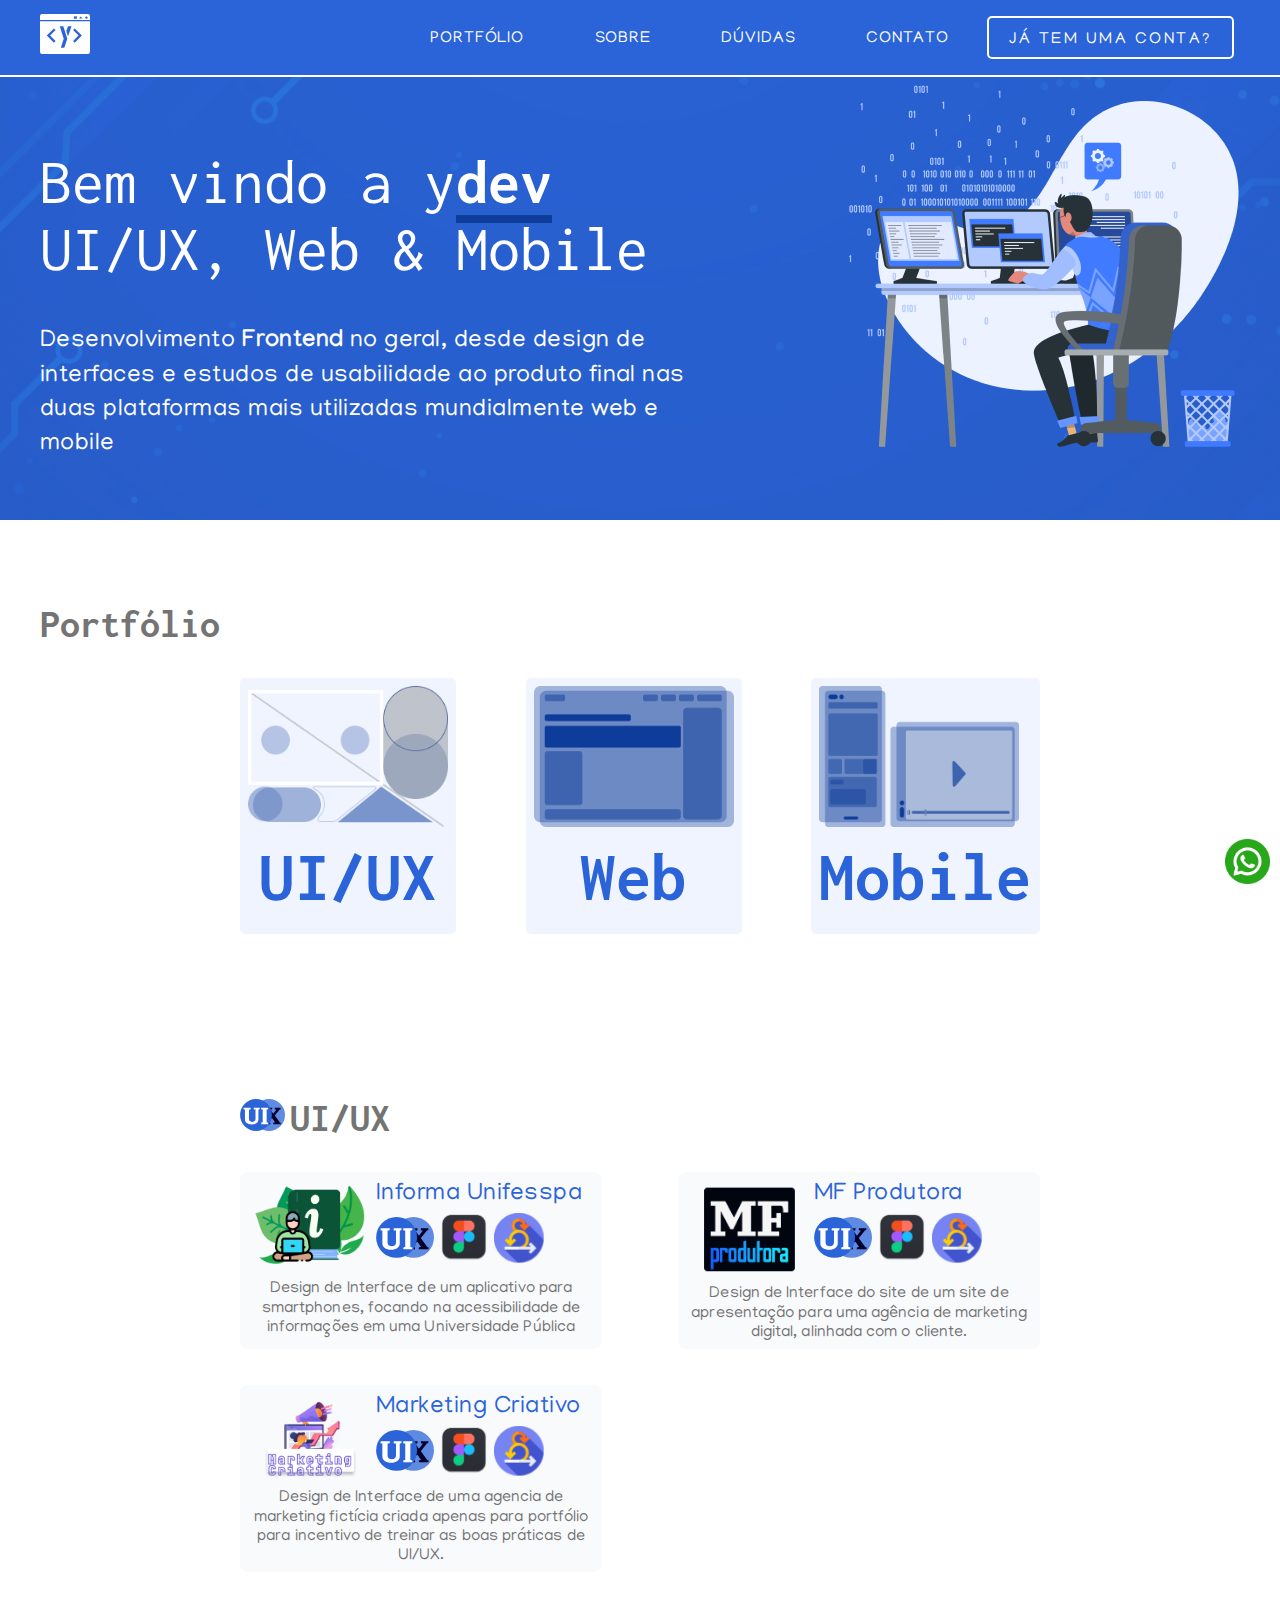
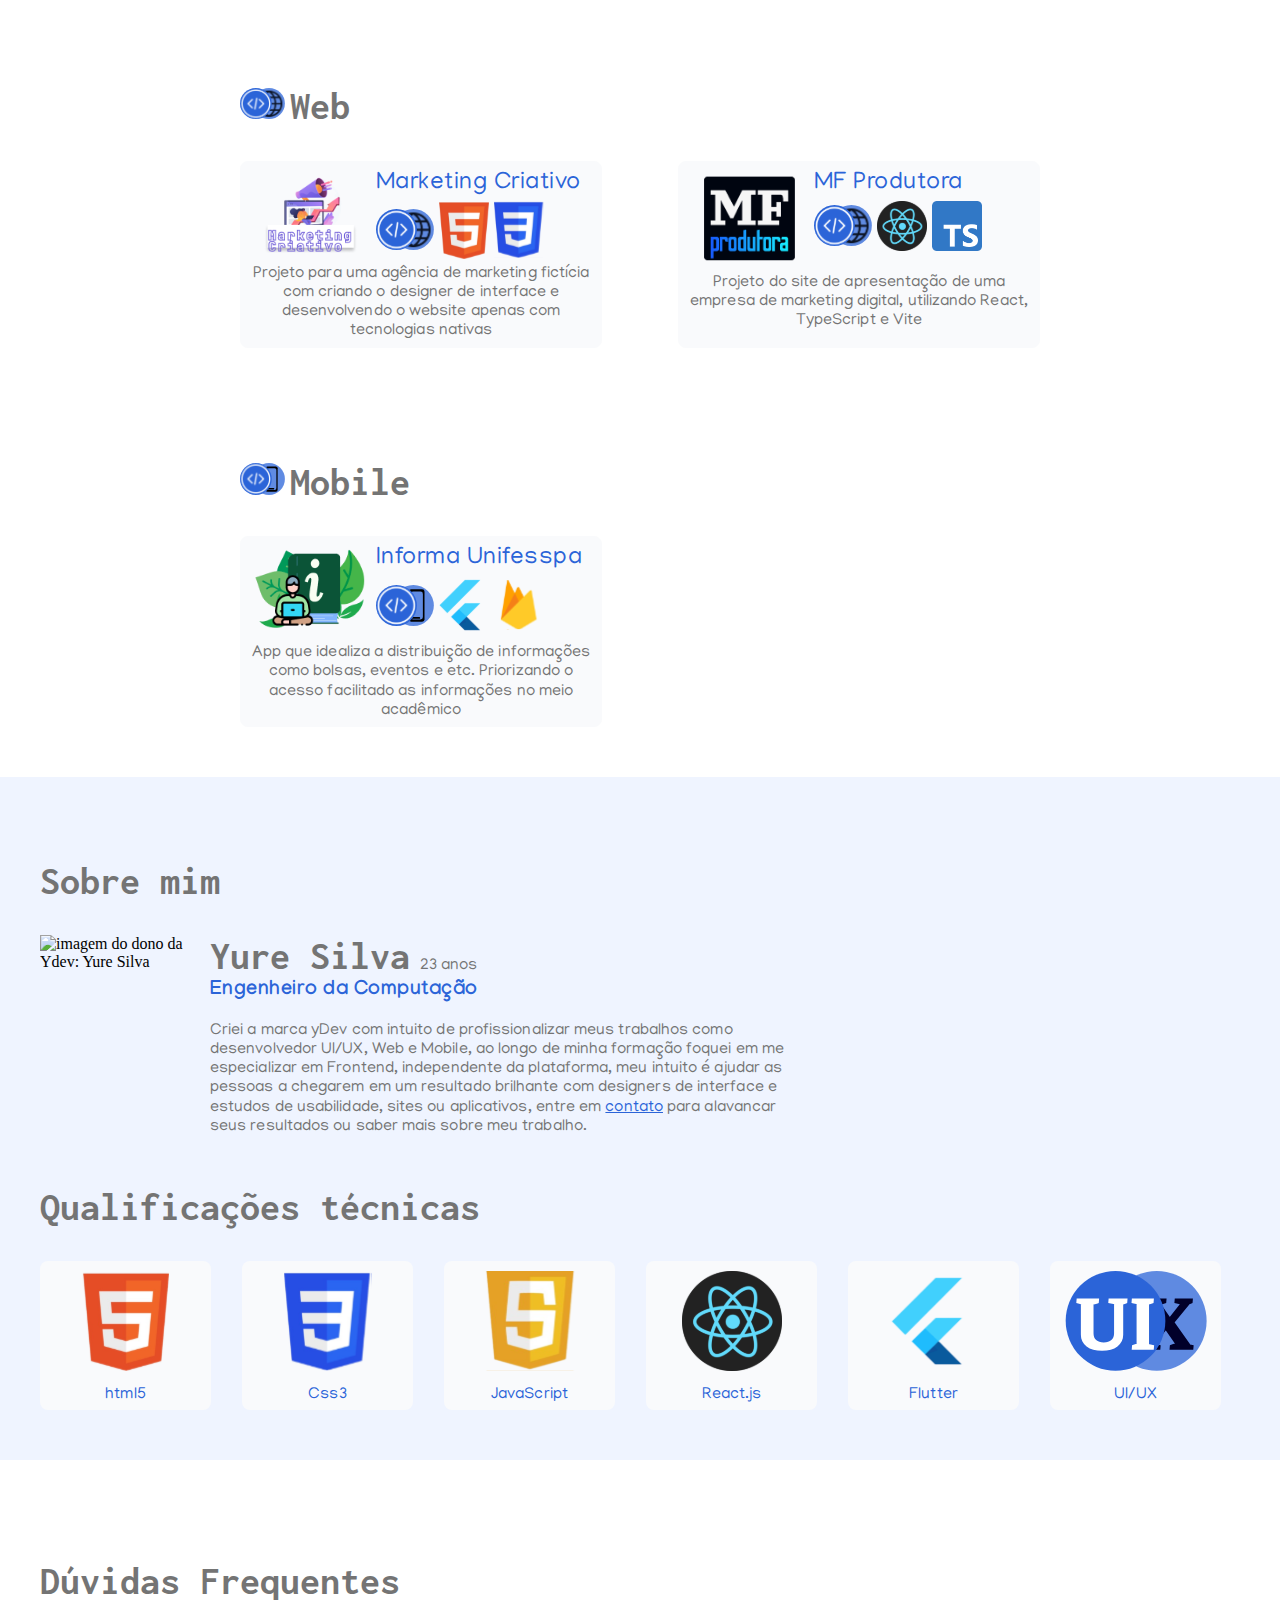
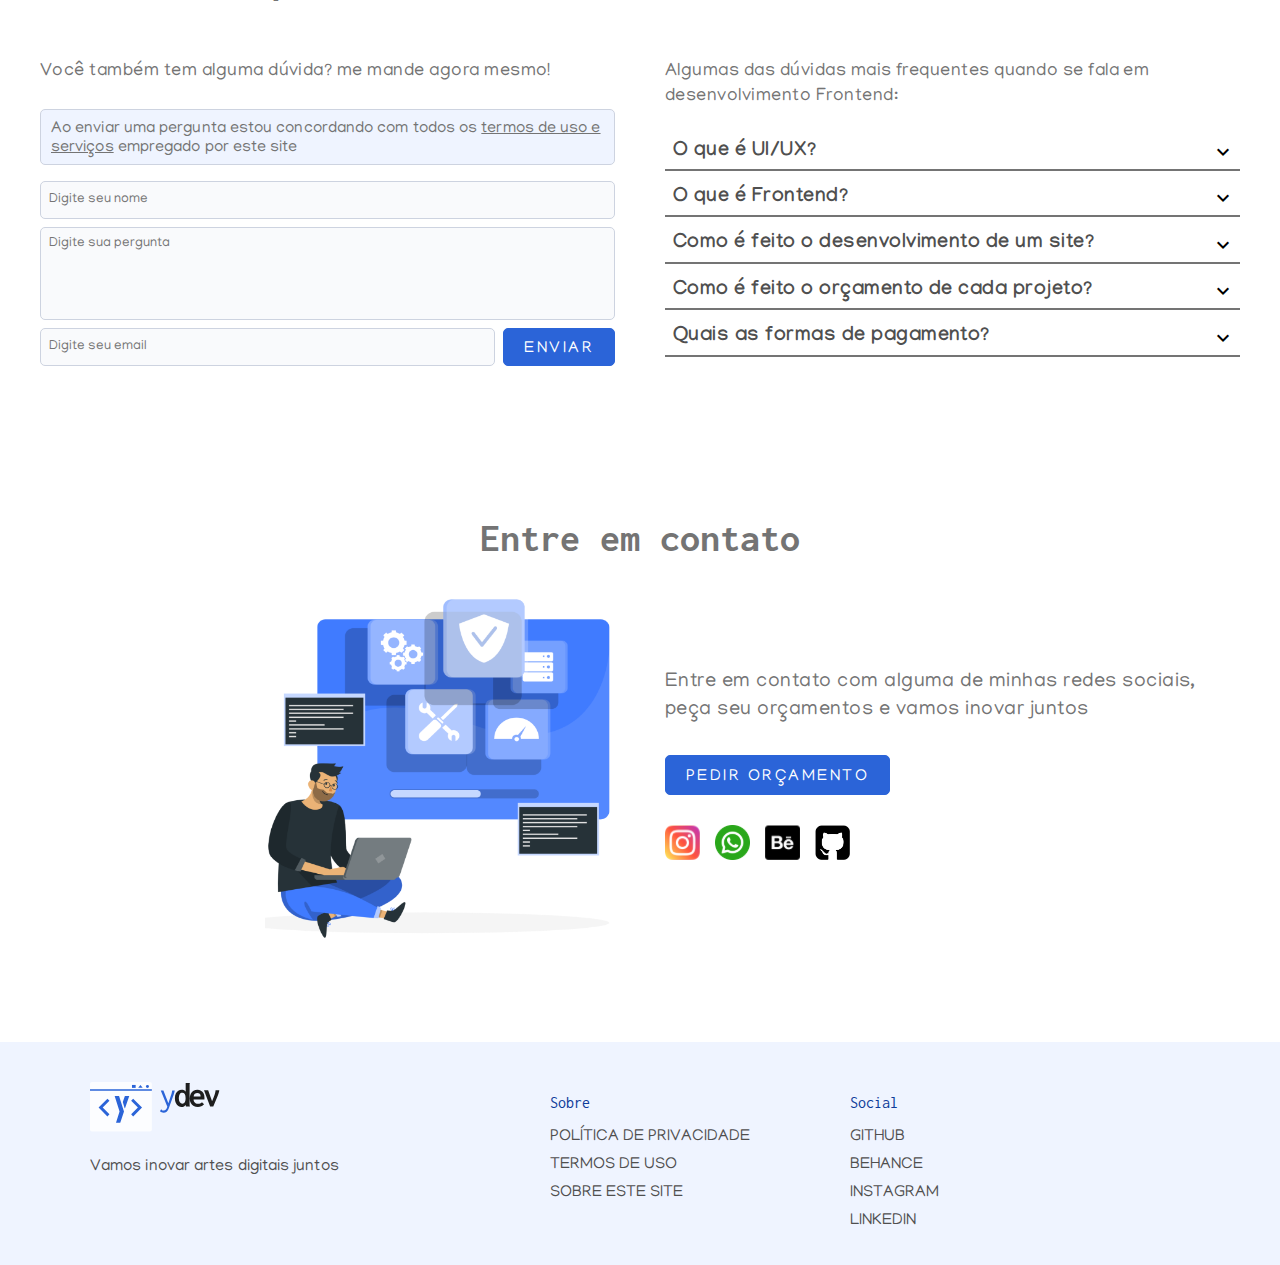
==== commit 3427d908: "fix: skills spacing" ====
--- a/index.html
+++ b/index.html
@@ -262,7 +262,7 @@
 
         <a href="">
           <article>
-            <img src="assets/imgs/react.svg" alt="ícone React>
+            <img src="assets/imgs/react.svg" alt="ícone React">
             <p>React.js</p>
           </article>
         </a>
--- a/styles/layout.css
+++ b/styles/layout.css
@@ -275,7 +275,7 @@
 
   .skills {
     gap: 30px;
-    justify-content: space-evenly;
+    justify-content: start;
   }
 
   .skills article {
@@ -434,7 +434,7 @@
 
     .skills {
       gap: 10px;
-      justify-content: space-evenly;
+      justify-content: start;
     }
 
     .skills article {
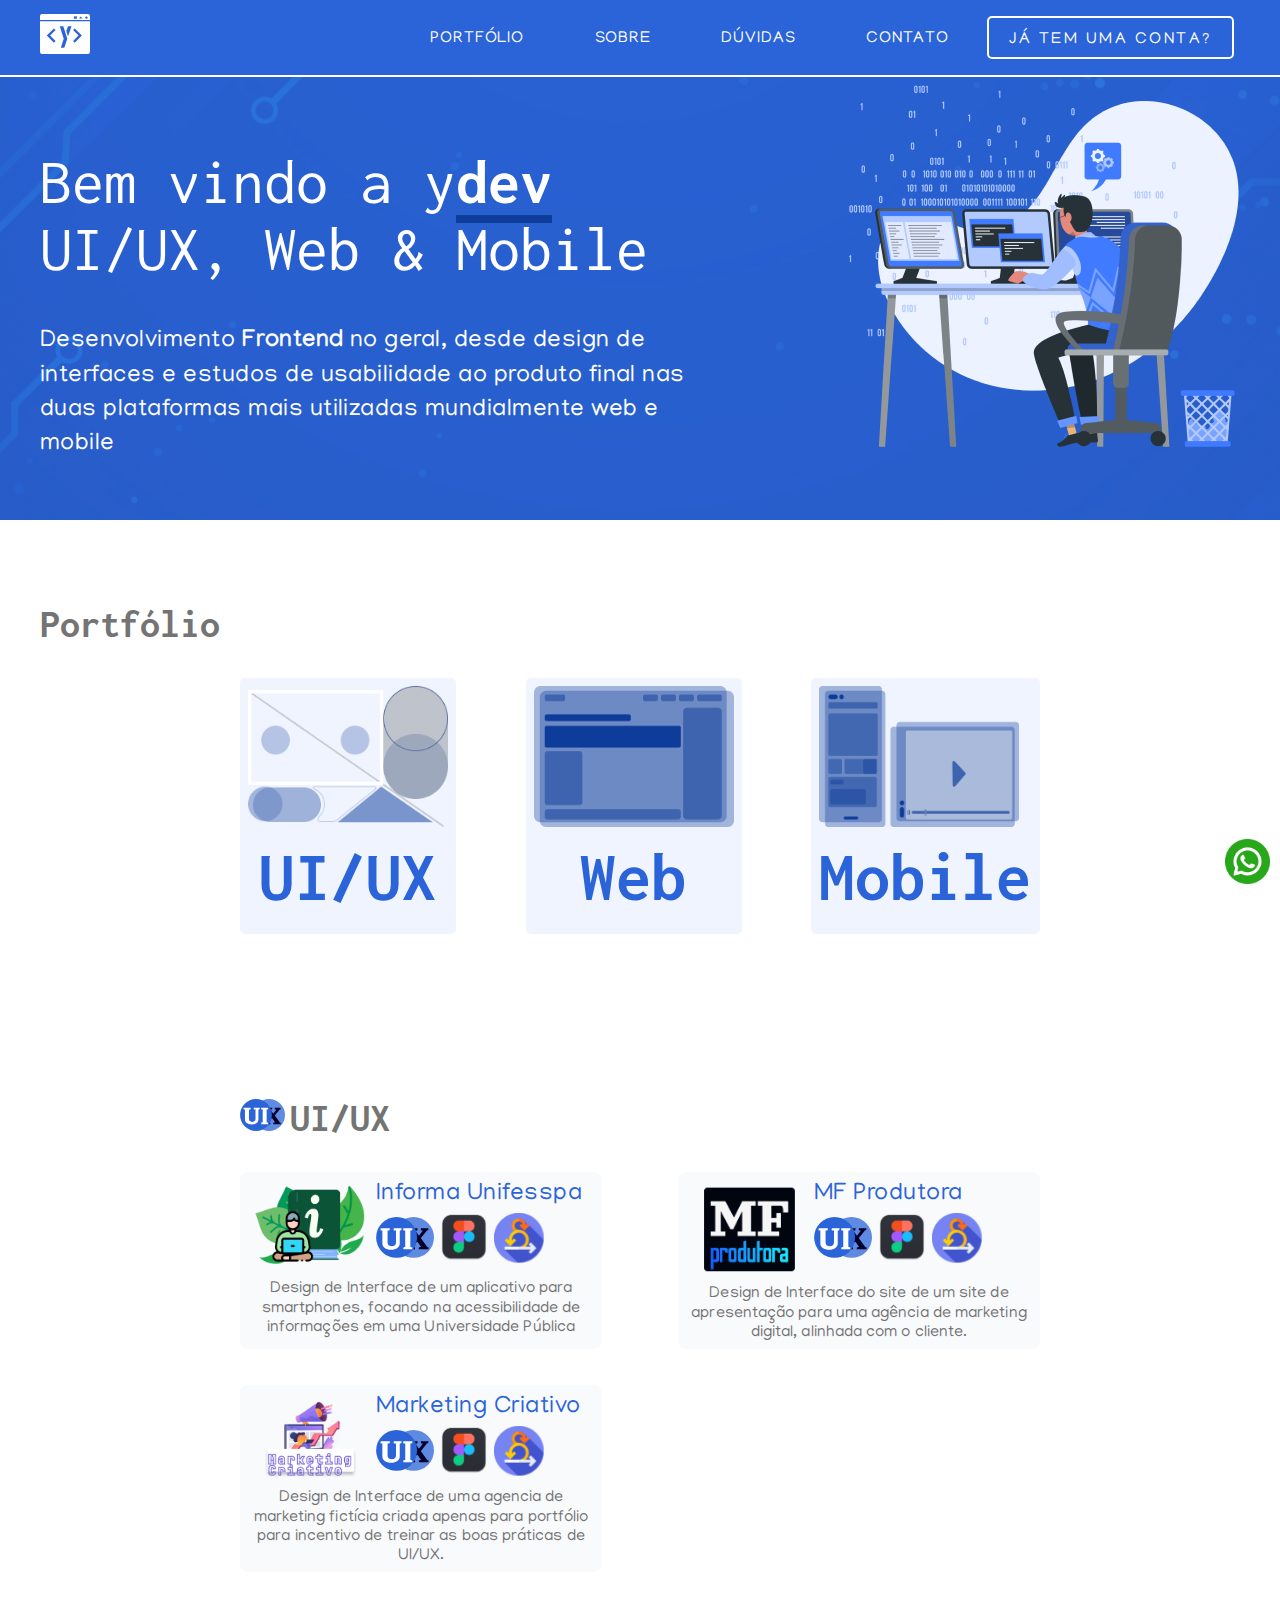
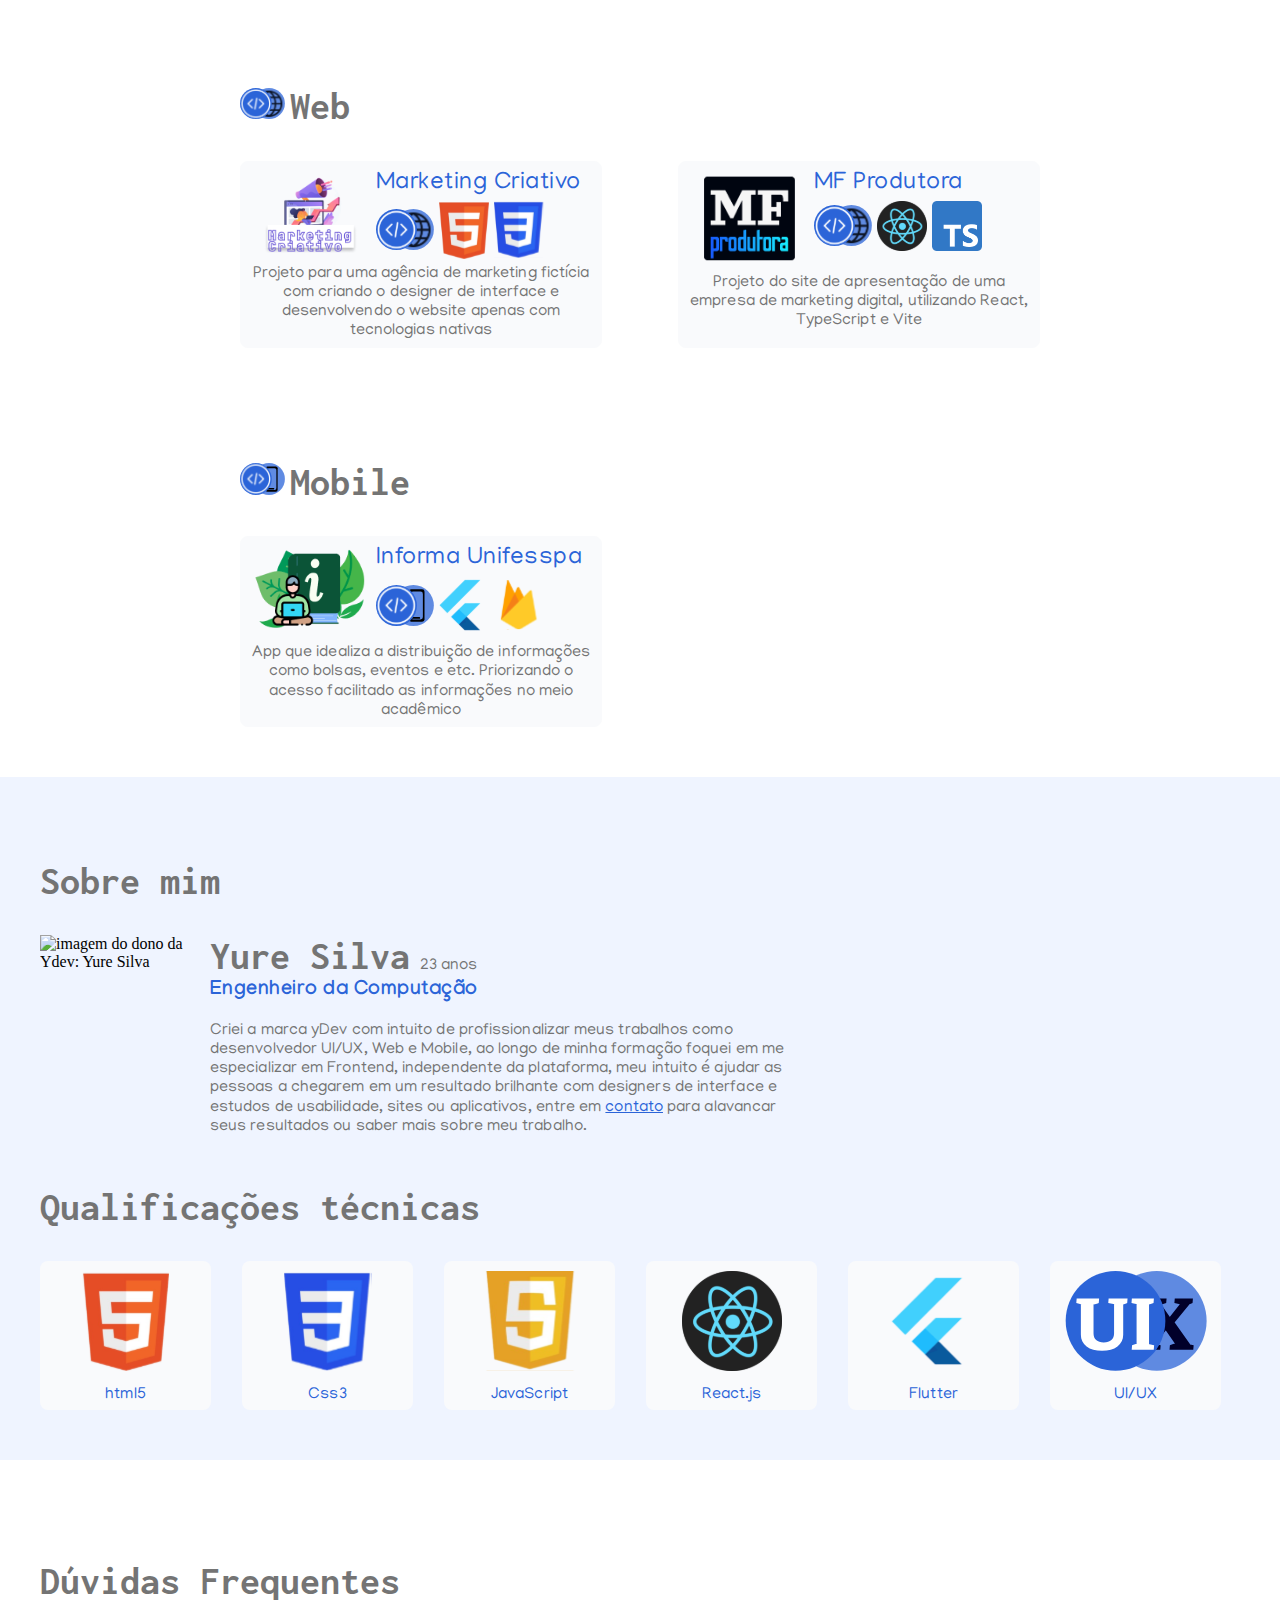
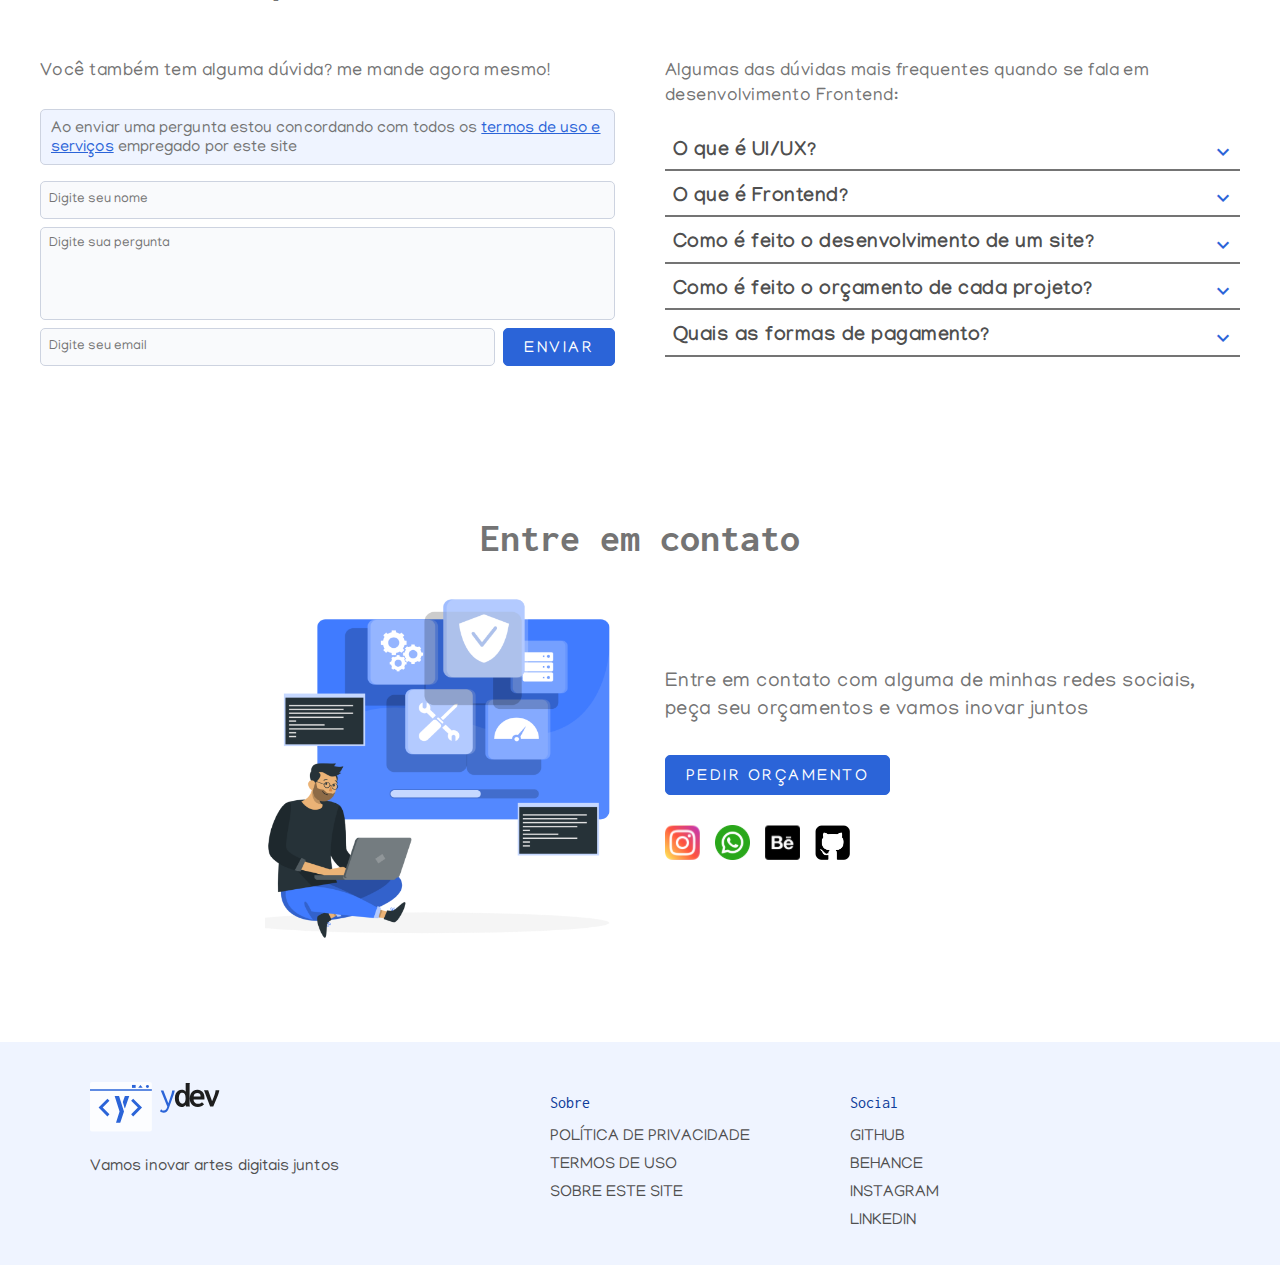
==== commit 6c4b5b23: "fix: text palete UiMF page" ====
--- a/index.html
+++ b/index.html
@@ -292,7 +292,8 @@
 
         <div>
           <h4>Você também tem alguma dúvida? me mande agora mesmo!</h4>
-          <p> Ao enviar uma pergunta estou concordando com todos os <a>termos de uso e serviços</a> empregado por este
+          <p> Ao enviar uma pergunta estou concordando com todos os <a href="./pages/maintance.html">termos de uso e
+              serviços</a> empregado por este
             site</p>
 
           <form action="https://api.sheetmonkey.io/form/kpkeRVrwrCUEM8RkA8b1S9" method="post">
--- a/styles/styles.css
+++ b/styles/styles.css
@@ -397,6 +397,7 @@
 .questions a {
   text-transform: none;
   text-decoration: underline;
+  color: var(--primary);
   cursor: pointer;
 }
 
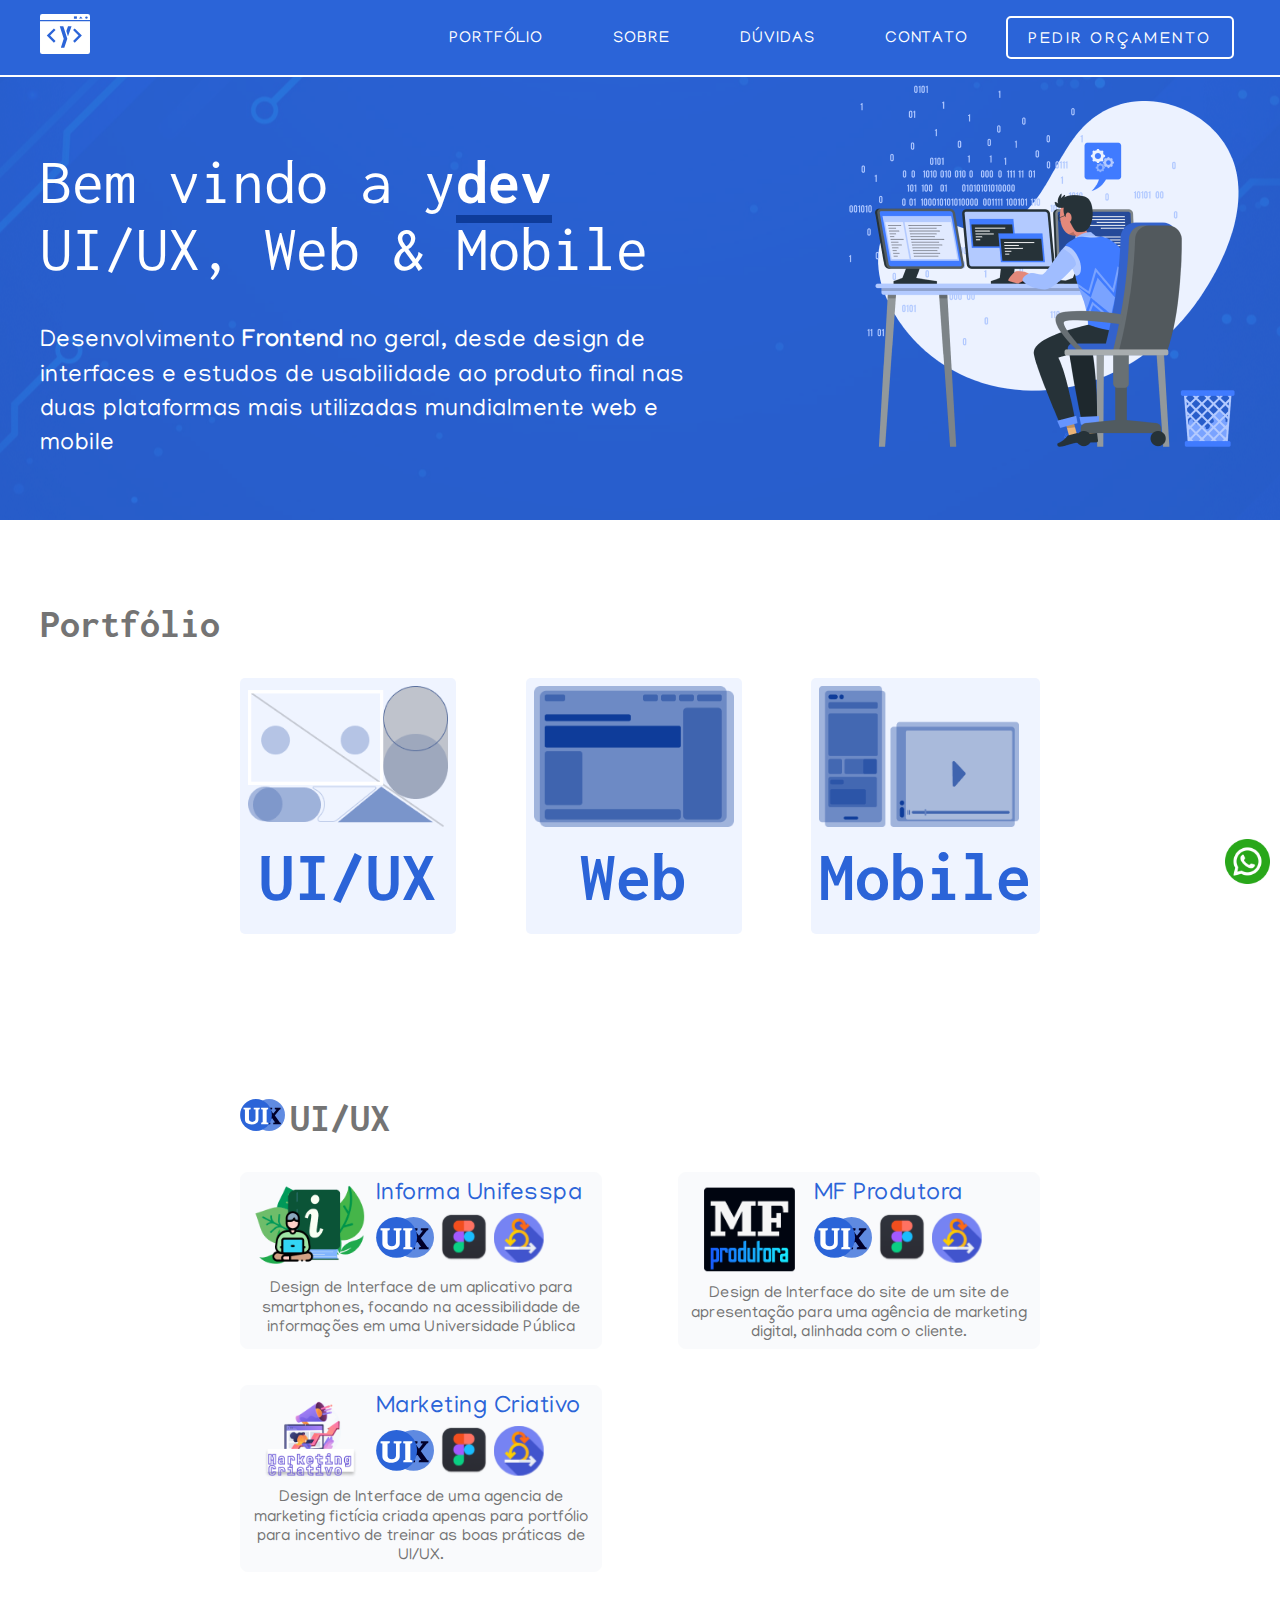
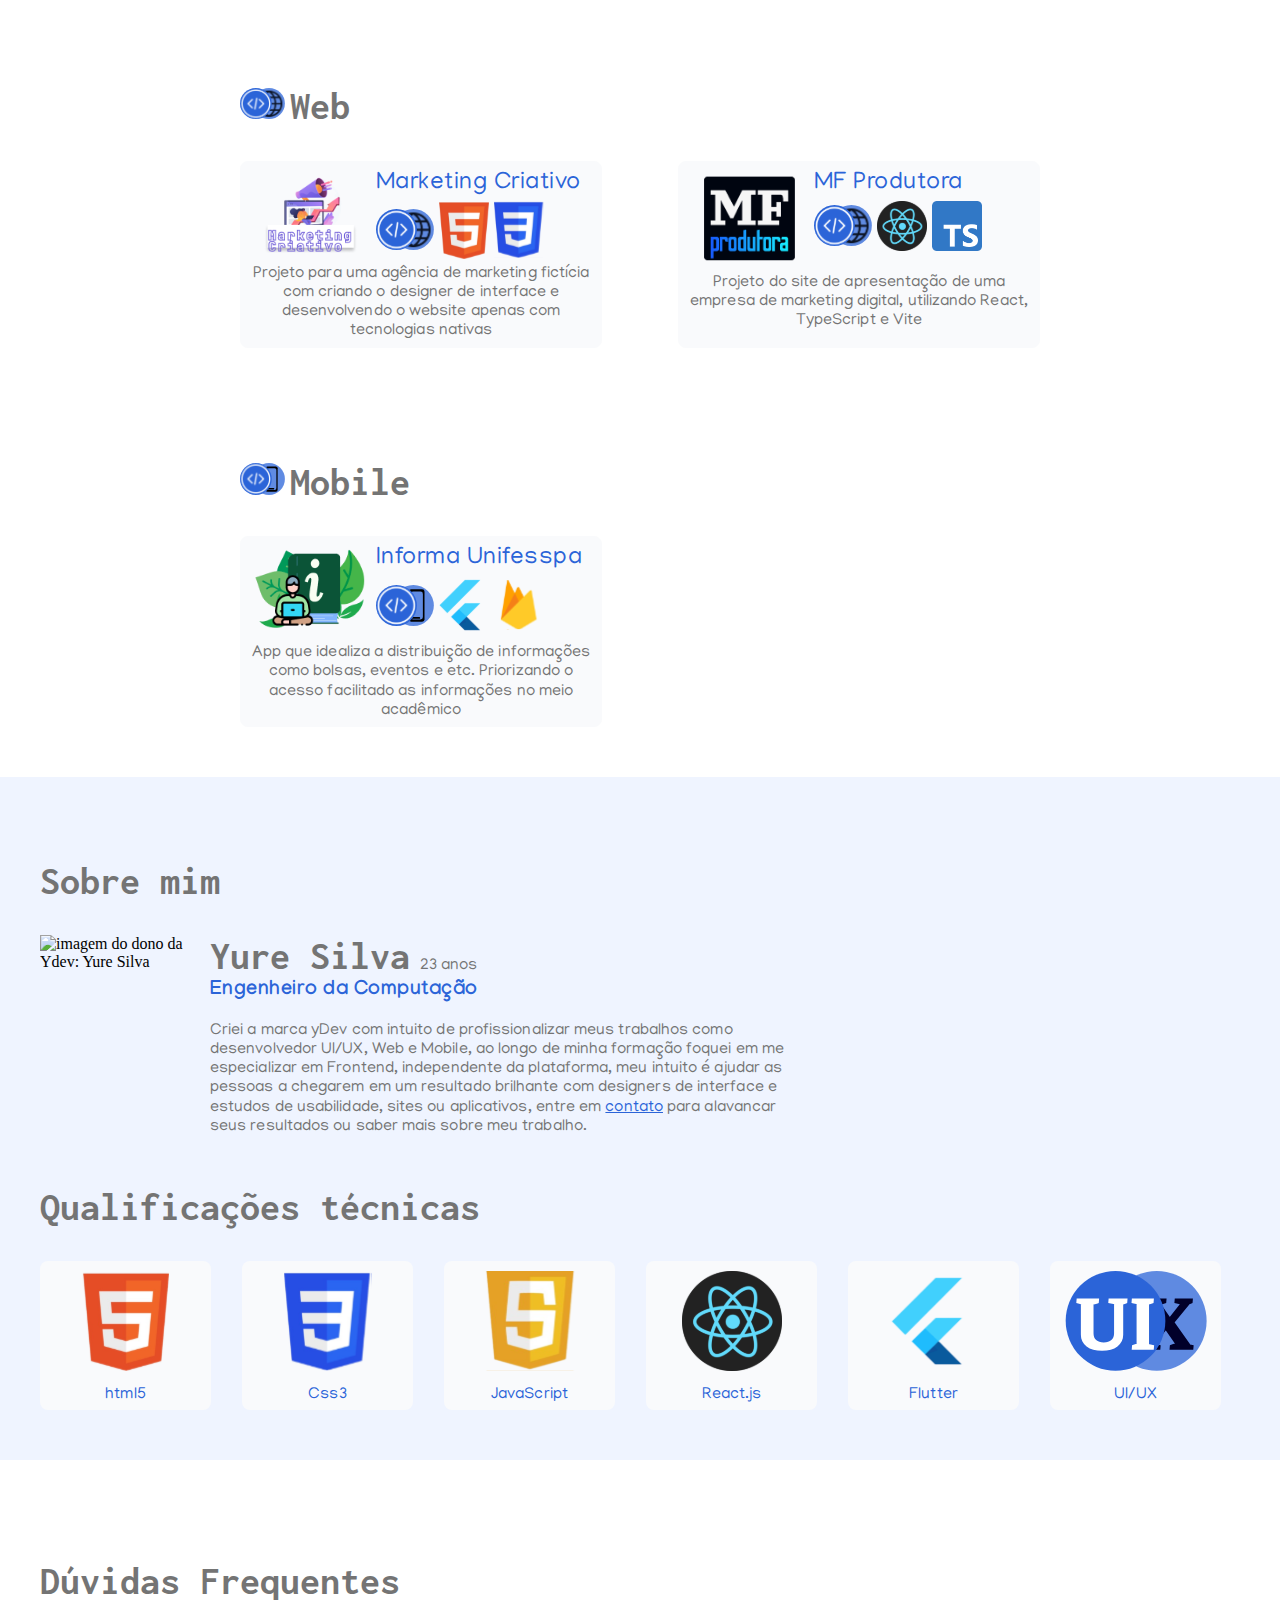
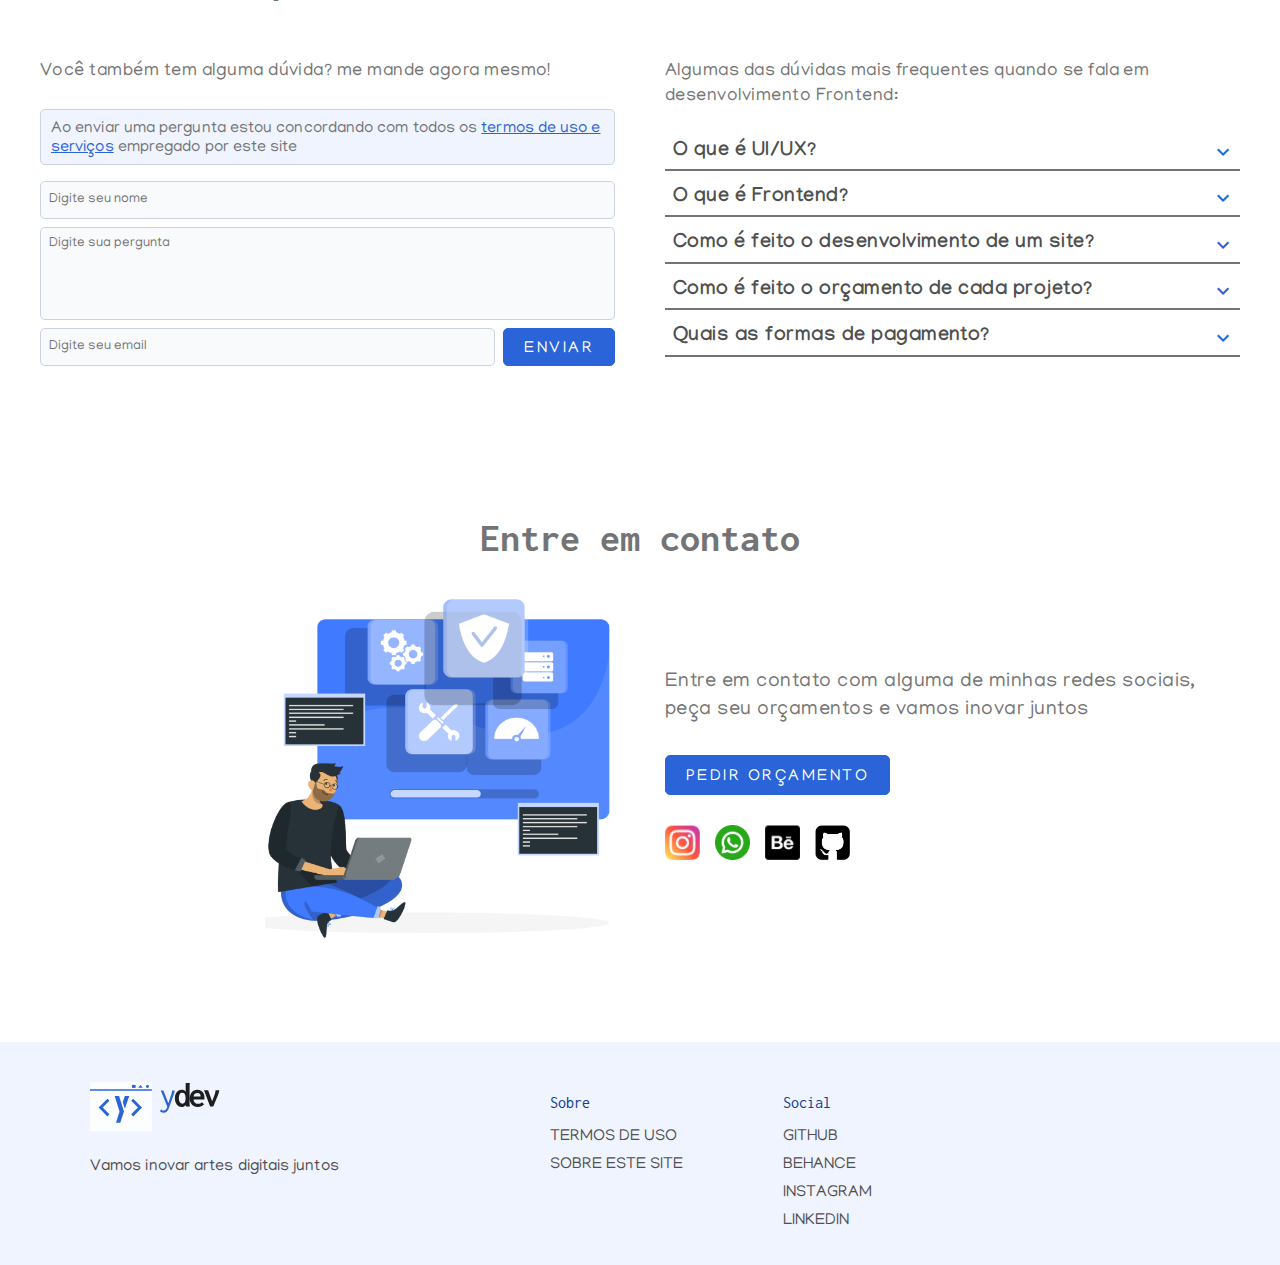
==== commit 291b8efa: "up: add terms of use page in website" ====
--- a/index.html
+++ b/index.html
@@ -36,8 +36,7 @@
           <li><a id="linkmenu3" href="#faq">Dúvidas</a></li>
           <li><a id="linkmenu4" href="#contact">Contato</a></li>
 
-          <li><a id="linkmenu5" href="#new-account"><button class="button-stroke">Já tem uma
-                conta?</button></a></li>
+          <li><a id="linkmenu5" href="#new-account"><button class="button-stroke">Pedir orçamento</button></a></li>
         </ul>
       </div>
     </nav>
@@ -411,8 +410,7 @@
       </li>
       <li>
         <h1>Sobre</h1>
-        <a href="pages/maintance.html">Política de privacidade</a>
-        <a href="pages/maintance.html">Termos de uso</a>
+        <a href="pages/terms.html">Termos de uso</a>
         <a href="pages/maintance.html">Sobre este site</a>
       </li>
       <li>
--- a/styles/styles.css
+++ b/styles/styles.css
@@ -865,3 +865,17 @@
 .PortfolioEndContent ul li a:hover {
   color: var(--primary);
 }
+
+/* termos de uso........................................ */
+
+.Terms h3 {
+  height: 6px;
+  padding-top: 90px;
+  margin-top: 0;
+  color: var(--gray-2);
+}
+
+.Terms p {
+  color: var(--gray-2);
+  padding: 5px 0;
+}
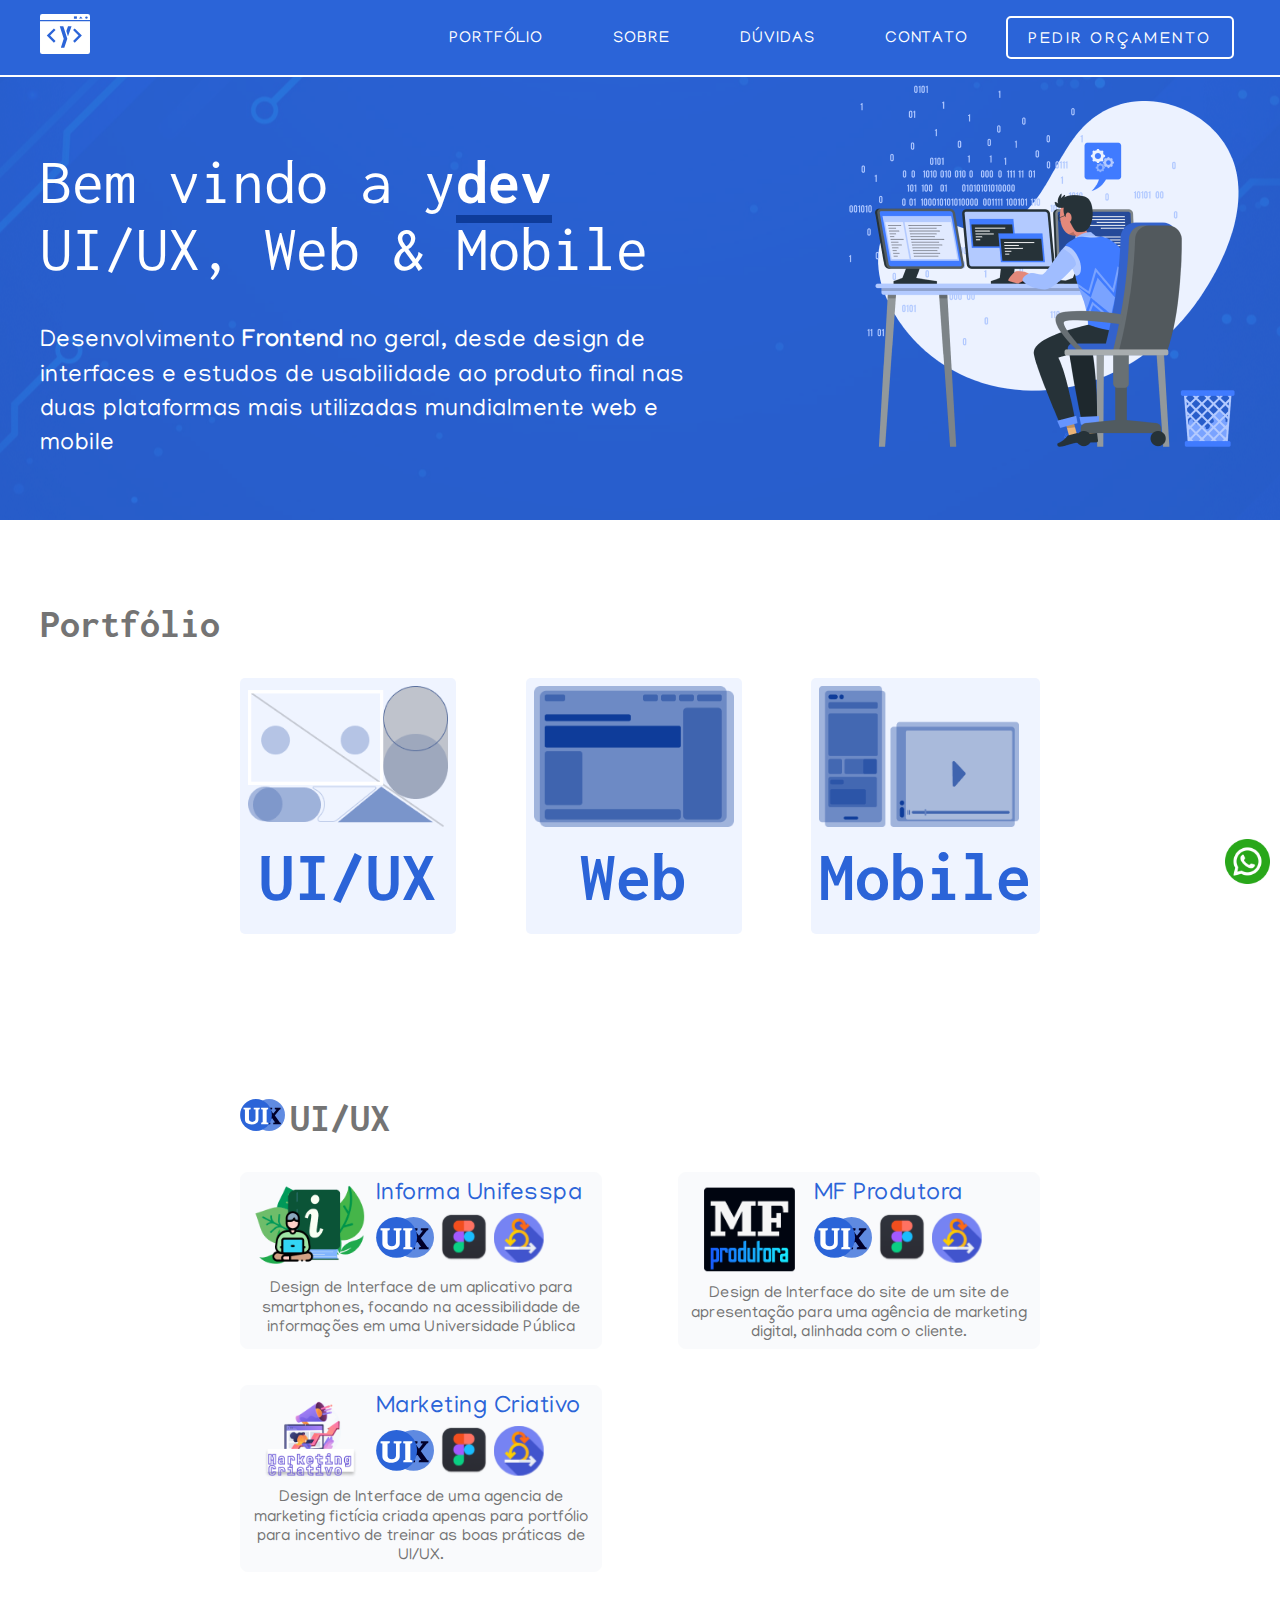
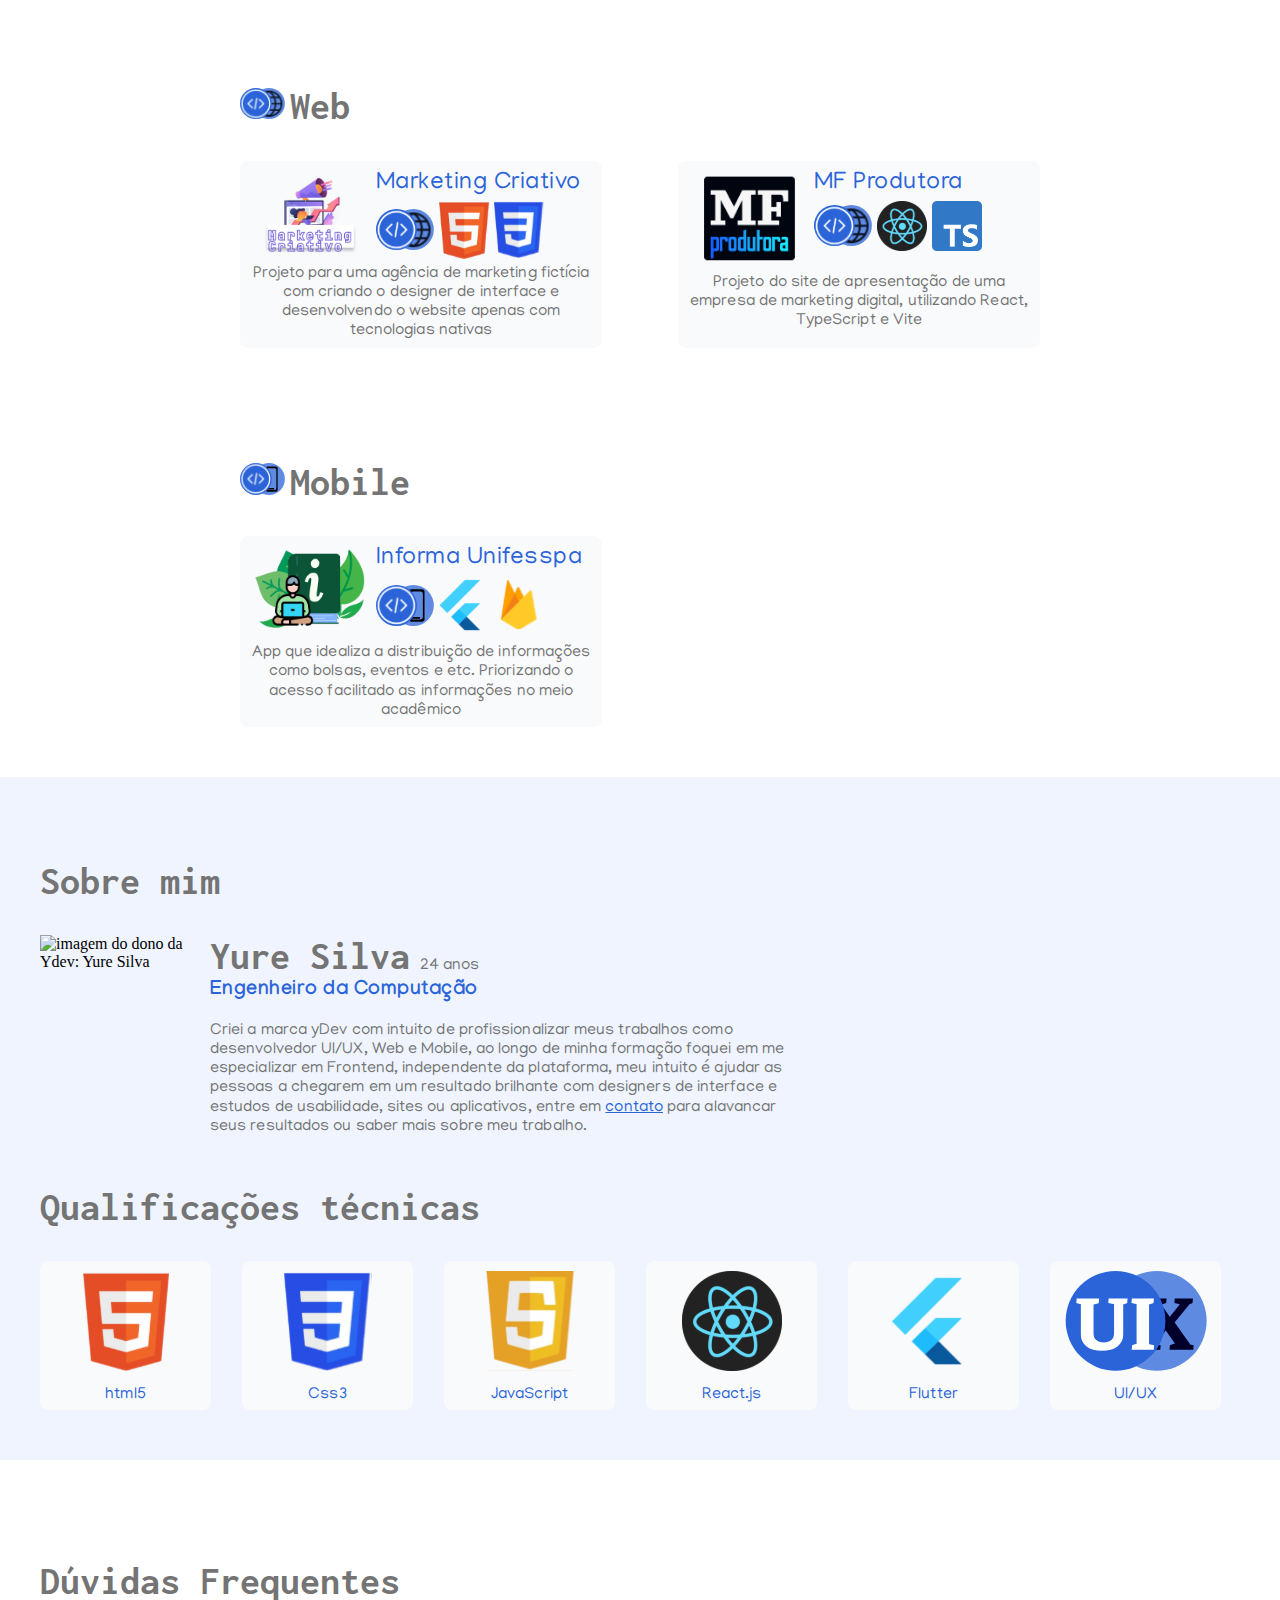
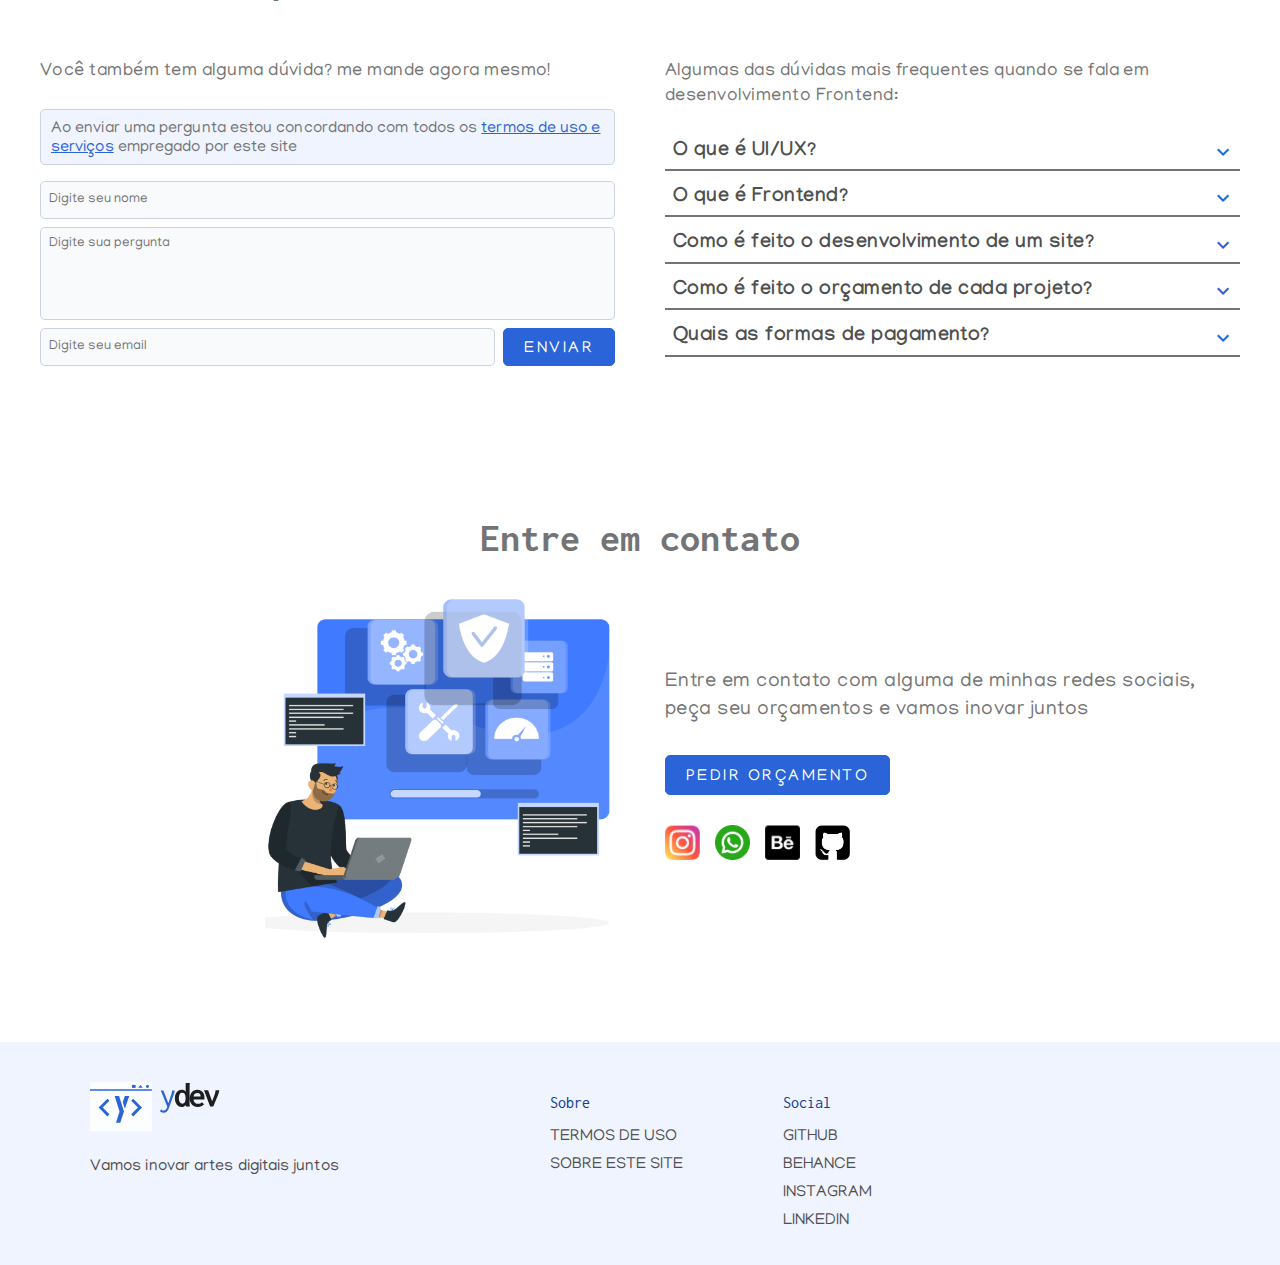
==== commit 2c832861: "mudando idade" ====
--- a/index.html
+++ b/index.html
@@ -226,7 +226,7 @@
         <div>
           <div>
             <h2>Yure Silva</h2>
-            <p>23 anos</p>
+            <p>24 anos</p>
           </div>
           <h3>Engenheiro da Computação</h3>
           <p>Criei a marca yDev com intuito de profissionalizar meus trabalhos como desenvolvedor UI/UX, Web e Mobile,
@@ -291,7 +291,7 @@
 
         <div>
           <h4>Você também tem alguma dúvida? me mande agora mesmo!</h4>
-          <p> Ao enviar uma pergunta estou concordando com todos os <a href="./pages/maintance.html">termos de uso e
+          <p> Ao enviar uma pergunta estou concordando com todos os <a href="./pages/terms.html">termos de uso e
               serviços</a> empregado por este
             site</p>
 
@@ -410,8 +410,8 @@
       </li>
       <li>
         <h1>Sobre</h1>
-        <a href="pages/terms.html">Termos de uso</a>
-        <a href="pages/maintance.html">Sobre este site</a>
+        <a href="/pages/terms.html">Termos de uso</a>
+        <a href="/pages/about.html">Sobre este site</a>
       </li>
       <li>
         <h1>Social</h1>
--- a/styles/components.css
+++ b/styles/components.css
@@ -2,167 +2,157 @@
 
 /* Paleta.................... */
 :root {
-    --primary: #2b64d8;
-    --primary-dark: #0e3c9a;
-    --primary-light: #EFF4FF;
+  --primary: #2b64d8;
+  --primary-dark: #0e3c9a;
+  --primary-light: #eff4ff;
 
-    --support-1: #3a3a3a;
-    --support-2: #ffffff;
-    --support-3: #F9FAFC;
-    --support-4: #CDD3E0;
+  --support-1: #3a3a3a;
+  --support-2: #ffffff;
+  --support-3: #f9fafc;
+  --support-4: #cdd3e0;
 
-    --gray-1: #747474;
-    --gray-2: #4f4f4f;
-    --gray-3: #1e1e1e;
-  }
+  --gray-1: #747474;
+  --gray-2: #4f4f4f;
+  --gray-3: #1e1e1e;
+}
 
-  
-  
 /* Tipografia....................  */
-h1{
-    font-family: 'Inconsolata', monospace;
-    font-size: 64px;
-    font-weight: 400;
-  }
-  
-  h2{
-    font-family: 'Inconsolata', monospace;
-    font-size: 40px;
-    color: var(--gray-1);
-  }
-  
-  .cardPortfolio h3{
-    font-size: 70px;
-    font-weight: 700;
-    font-family:  'Inconsolata', monospace;
+h1 {
+  font-family: "Inconsolata", monospace;
+  font-size: 64px;
+  font-weight: 400;
+}
 
-  }
+h2 {
+  font-family: "Inconsolata", monospace;
+  font-size: 40px;
+  color: var(--gray-1);
+}
 
-  h3{
-    font-family: "Manjari";
-    font-size: 20px;
-    font-style: normal;
-    font-weight: 700;
-    line-height: 142.363%; /* 34.167px */
-    letter-spacing: 0.48px;
-  }
+.cardPortfolio h3 {
+  font-size: 70px;
+  font-weight: 700;
+  font-family: "Inconsolata", monospace;
+}
 
-  h4{
-    font-size: 24px;
-    font-family:  'Manjari', 'Gill Sans MT', Calibri, 'Trebuchet MS', sans-serif;
-    font-weight: 400;
-    line-height: 142.363%;
-    letter-spacing: 0.48px;
-  }
+h3 {
+  font-family: "Manjari", "Gill Sans MT", Calibri, "Trebuchet MS";
+  font-size: 20px;
+  font-style: normal;
+  font-weight: 700;
+  line-height: 142.363%; /* 34.167px */
+  letter-spacing: 0.48px;
+}
 
-  p{
-    font-family: 'Manjari';
-    font-style: normal;
-    font-weight: 400;
-    line-height: 120.863%; /* 19.338px */
-    letter-spacing: 0.08px;
-  }
-  
-  a{
-    font-family: 'Manjari','Lucida Sans Unicode', Geneva, Verdana, sans-serif;
-    font-size: 16px;
-    font-style: normal;
-    font-weight: 400;
-    line-height: normal;
-  }
-  
-  
+h4 {
+  font-size: 24px;
+  font-family: "Manjari", "Gill Sans MT", Calibri, "Trebuchet MS", sans-serif;
+  font-weight: 400;
+  line-height: 142.363%;
+  letter-spacing: 0.48px;
+}
+
+p {
+  font-family: "Manjari";
+  font-style: normal;
+  font-weight: 400;
+  line-height: 120.863%; /* 19.338px */
+  letter-spacing: 0.08px;
+}
+
+a {
+  font-family: "Manjari", "Lucida Sans Unicode", Geneva, Verdana, sans-serif;
+  font-size: 16px;
+  font-style: normal;
+  font-weight: 400;
+  line-height: normal;
+}
+
 /* Gerais............................   */
-  html {
-    scroll-behavior: smooth;
-  }
-  
-  body {
-    padding: 0;
-    margin: 0;
-    background: var(--support-2);
-  }
+html {
+  scroll-behavior: smooth;
+}
+
+body {
+  padding: 0;
+  margin: 0;
+  background: var(--support-2);
+}
 
 /* Botões.........................    */
 
+input,
+textarea {
+  background-color: var(--support-3);
+  border: 1px solid var(--support-4);
+  border-radius: 5px;
+  padding: 8px;
+  font-family: "Manjari", "Gill Sans", sans-serif;
+  color: var(--gray-1);
+}
 
-  input, textarea{
-    background-color: var(--support-3);
-    border: 1px solid var(--support-4);
-    border-radius: 5px;
-    padding: 8px;
-    font-family: 'Manjari' ,'Gill Sans', sans-serif;
-    color: var(--gray-1);
-  }
+textarea:focus,
+input:focus {
+  border: 1px solid var(--primary);
+  outline: 0;
+}
 
-  textarea:focus, input:focus{
-    border: 1px solid var(--primary);
-    outline: 0;
-    
-  }
- 
-  textarea{
-      resize: none;
-    }
+textarea {
+  resize: none;
+}
 
-    button {
-      font-family: "Manjari";
-      font-size: 1rem;
-      font-style: normal;
-      line-height: 97.494%; /* 0.97494rem */
-      letter-spacing: 0.155rem;
-      text-transform: uppercase;
-    }
+button {
+  font-family: "Manjari";
+  font-size: 1rem;
+  font-style: normal;
+  line-height: 97.494%; /* 0.97494rem */
+  letter-spacing: 0.155rem;
+  text-transform: uppercase;
+}
 
-  .button-stroke {
-    background-color: var(--primary);
-    border: 2px solid var(--support-2);
-    color: var(--support-2);
-    border-radius: 5px;
-    padding: 10px 20px;
-    padding-bottom: 8px;
-    padding-top: 15px;
-    cursor: pointer;
-    font-weight: 500;
-    transition: background-color 0.3s ease;
-  }
-  
-  .button-stroke:hover {
-    font-weight: 500;
-    background-color: var(--support-2);
-    border: 2px solid var(--support-2);
-    color: var(--primary);
-    box-shadow: 0px 1px 2px rgba(0, 0, 0, 0.24);
-  }
+.button-stroke {
+  background-color: var(--primary);
+  border: 2px solid var(--support-2);
+  color: var(--support-2);
+  border-radius: 5px;
+  padding: 10px 20px;
+  padding-bottom: 8px;
+  padding-top: 15px;
+  cursor: pointer;
+  font-weight: 500;
+  transition: background-color 0.3s ease;
+}
 
+.button-stroke:hover {
+  font-weight: 500;
+  background-color: var(--support-2);
+  border: 2px solid var(--support-2);
+  color: var(--primary);
+  box-shadow: 0px 1px 2px rgba(0, 0, 0, 0.24);
+}
 
+/* manutenção..........................................................................  */
+*/ .maintenance {
+  background-color: #fbfcff;
+}
 
+.maintenance div {
+  display: flex;
+  flex-direction: row;
+  justify-content: center;
+  align-items: center;
+  padding-right: 50px;
+  padding-left: 50px;
+  padding-top: 80px;
+  padding-bottom: 100px;
+  background-color: #fbfcff;
+}
 
-/* manutenção..........................................................................  */ */
- .maintenance{
-    background-color: #FBFCFF;
+.maintenance img {
+  height: 300px;
+}
 
-  }
-
-  .maintenance div{
-    display: flex;
-    flex-direction: row;
-    justify-content: center;
-    align-items: center;
-    padding-right: 50px;
-    padding-left: 50px;
-    padding-top: 80px;
-    padding-bottom: 100px;
-    background-color: #FBFCFF;
-
-  }
-  
-  .maintenance img{
-    height: 300px;
-  }
-
-  .maintenance h1{
-    color: var(--primary);
-    font-weight: 500;
-  }
-  +.maintenance h1 {
+  color: var(--primary);
+  font-weight: 500;
+}
--- a/styles/styles.css
+++ b/styles/styles.css
@@ -879,3 +879,144 @@
   color: var(--gray-2);
   padding: 5px 0;
 }
+
+/* About sobre........................................................... */
+
+.aboutThis {
+  text-align: center;
+}
+
+.aboutThis img {
+  height: 130px;
+  margin: 20px 0;
+}
+
+.uiAbout p {
+  max-width: 600px;
+}
+
+.aboutContainer {
+  max-width: 600px;
+  margin: 0 auto;
+}
+
+.aboutThis p {
+  color: var(--gray-1);
+}
+
+.firstAboutThis {
+  padding-top: 90px;
+  margin: 0;
+}
+
+.uiAbout {
+  padding: 8px;
+  margin-top: 30px;
+  background-color: var(--primary-light);
+  border: var(--support-4) 1px solid;
+  border-radius: 8px;
+  margin-bottom: 50px;
+  text-align: left;
+}
+
+.uiAbout > h2 > span {
+  color: var(--primary);
+}
+
+.uiAbout h3 {
+  margin: 0;
+  padding: 0;
+  color: var(--gray-2);
+}
+
+.uiAbout h5 {
+  font-family: "Inconsolata", monospace;
+  font-size: 24px;
+  font-weight: 400;
+  letter-spacing: -0.4px;
+  margin: 0;
+  padding: 0;
+  color: var(--gray-2);
+}
+
+.tipograifaAbout h4 {
+  font-size: 90px;
+  color: #06f301;
+  font-family: "Inconsolata";
+  font-weight: 600;
+  margin: 0;
+  padding: 0;
+  height: 100px;
+}
+
+.tipograifaAbout div {
+  text-align: right;
+}
+
+.tipograifaAbout div h4 {
+  color: #608be2;
+  font-family: "Manjari", "Gill Sans MT", Calibri, "Trebuchet MS";
+}
+
+.tipograifaAbout p {
+  max-width: 550px;
+  padding-top: 50px;
+}
+
+.spacingAbout {
+  text-align: center;
+}
+
+.spacingAbout div {
+  display: block;
+  width: 2;
+  height: 80px;
+  margin: 0 49.8% 0 49.9%;
+  background-color: var(--primary);
+}
+
+.spacingAbout span {
+  display: block;
+  /* width: 20px; */
+  height: 50px;
+  margin: 0px 47% 5px 47%;
+  border: 2px solid #f317b0;
+}
+
+.spacingAbout p {
+  max-width: 600px;
+  margin: 0 auto;
+}
+
+.spacingAbout article {
+  display: flex;
+  justify-content: center;
+  align-items: center;
+}
+.spacingAbout article div {
+  margin: 0;
+  display: block;
+  width: 100%;
+  height: 0.1px;
+  border-bottom: #f317b0 2px solid;
+}
+
+.paletteAbout {
+  display: flex;
+  flex-direction: row;
+  align-items: center;
+  justify-content: space-between;
+}
+
+.paletteAbout p span {
+  color: var(--primary);
+}
+
+.paletteAbout b {
+  color: black;
+}
+
+.lastAbout {
+  text-align: center;
+  margin: 50px auto 10px auto;
+}
--- a/styles/layout.css
+++ b/styles/layout.css
@@ -101,6 +101,11 @@
 
   .CardDescriptPortfolio p {
     font-size: 14px;
+  }
+
+  .Terms {
+    max-width: 650px;
+    margin: 0 auto;
   }
 }
 
@@ -374,230 +379,283 @@
     height: 300px;
     transform: scale(1);
   }
-
-  @media (max-width: 500px) {
-    .container {
-      max-width: 95%;
-    }
-
-    .containerPortfolioDetail {
-      margin: 0;
-      padding: 20px;
-    }
-
-    .introContent {
-      margin: 0 10px;
-    }
-    .introContent img {
-      height: 250px;
-    }
-
-    .cardsPortfolioTitle {
-      gap: 5px;
-      padding-bottom: 10px;
-    }
-
-    .TitleDescriptPortfolio {
-      padding-top: 20px;
-    }
-
-    .introImgs img {
-      height: 70px;
-      padding-top: 70px;
-      margin: 0;
-    }
-    .cardPortfolio {
-      width: 80%;
-    }
-
-    .cardPortfolio img {
-      width: 100%;
-      /* border: 2px solid red; */
-    }
-
-    .cardPortfolio h3 {
-      font-size: 20px;
-    }
-
-    .cardPortfolio h3 {
-      font-size: 15px;
-    }
-
-    .about article > div > div > h2 {
-      font-size: 30px;
-    }
-
-    .about article > div > h3 {
-      font-size: 14px;
-      margin-top: 10px;
-    }
-
-    .skills {
-      gap: 10px;
-      justify-content: start;
-    }
-
-    .skills article {
-      width: 100px;
-    }
-
-    .about article {
-      flex-direction: column;
-    }
-
-    .skills img {
-      height: 70px;
-      width: 70px;
-    }
-
-    .questions h2 {
-      margin: 0;
-      padding: 0;
-    }
-
-    .questionsContent div form span {
-      flex-direction: column;
-    }
-
-    .questionsContent input {
-      padding: 15px 5px 10px 5px;
-    }
-
-    .questionsContent div form span input {
-      width: 97%;
-    }
-
-    .questionsContent div form button {
-      background-color: var(--primary);
-      color: var(--support-2);
-      text-transform: uppercase;
-      padding: 15px 20px 10px 20px;
-      border: solid 1px var(--primary);
-      border-radius: 5px;
-      cursor: pointer;
-      transition: all ease 0.3s;
-    }
-
-    .contact > div > article > img {
-      width: 90%;
-      height: 90%;
-    }
-
-    .contact button {
-      width: 100%;
-    }
-
-    footer ul {
-      display: flex;
-      flex-direction: column;
-      flex-wrap: nowrap;
-      justify-content: start;
-      align-items: start;
-      margin: 0;
-
-      padding: 0;
-    }
-
-    footer ul li {
-      flex-basis: 100%;
-      margin: 0;
-      padding: 0;
-    }
-
-    footer h1 {
-      padding-top: 30px;
-    }
-
-    footer h2 {
-      text-decoration: underline;
-    }
-
-    footer ul li:first-child {
-      width: 100%;
-    }
-
-    footer a {
-      padding: 5px 0;
-    }
-
-    .success div {
-      display: flex;
-      flex-direction: column;
-      justify-content: center;
-      align-items: center;
-      padding-right: 20px;
-      padding-left: 20px;
-      padding-top: 80px;
-      padding-bottom: 20px;
-    }
-
-    .success img {
-      height: 200px;
-      margin: 0;
-    }
-
-    .success button {
-      width: 100%;
-      padding: auto;
-      margin: 0;
-    }
-
-    .imgsMKT img {
-      width: auto;
-      height: 180px;
-      transform: scale(1);
-    }
-  }
-
-  @media (max-width: 366px) {
-    .container {
-      max-width: 100%;
-      margin: 0 10px;
-      padding: 0;
-    }
-
-    h2 {
-      font-size: 30px;
-    }
-
-    .introContent {
-      margin: 0 10px;
-    }
-    .introContent img {
-      height: 200px;
-    }
-
-    .HomeCardsPortfolio {
-      margin: 0;
-      padding: 0;
-      align-items: center;
-      padding: 0 10px;
-    }
-    .CardDescriptPortfolio {
-      width: 100%;
-    }
-
-    .CardDescriptPortfolio > div > img {
-      width: 30%;
-      height: 30%;
-    }
-
-    .CardDescriptPortfolio span img:first-child {
-      width: 28px;
-    }
-
-    .CardDescriptPortfolio span img {
-      width: 20px;
-      margin-right: 5px;
-    }
-    .imgsMF img {
-      height: 200px;
-      width: 250px;
-    }
-
-    .imgsUI img {
-      height: 400px;
-      width: auto;
-    }
+  .Terms {
+    max-width: 500px;
+    margin: 0 auto;
+  }
+
+  .paletteAbout {
+    display: flex;
+    flex-direction: column;
+    align-items: flex-start;
+    justify-content: space-between;
+  }
+
+  .tipograifaAbout h4 {
+    font-size: 60px;
+    height: 60px;
+  }
+
+  .aboutThis img {
+    height: auto;
+    width: 100%;
+  }
+
+  .paletteAbout img {
+    height: 180px;
+    width: auto;
   }
 }
+@media (max-width: 500px) {
+  .container {
+    max-width: 95%;
+  }
+
+  .containerPortfolioDetail {
+    margin: 0;
+    padding: 20px;
+  }
+
+  .introContent {
+    margin: 0 10px;
+  }
+  .introContent img {
+    height: 250px;
+  }
+
+  .cardsPortfolioTitle {
+    gap: 5px;
+    padding-bottom: 10px;
+  }
+
+  .TitleDescriptPortfolio {
+    padding-top: 20px;
+  }
+
+  .introImgs img {
+    height: 70px;
+    padding-top: 70px;
+    margin: 0;
+  }
+  .cardPortfolio {
+    width: 80%;
+  }
+
+  .cardPortfolio img {
+    width: 100%;
+    /* border: 2px solid red; */
+  }
+
+  .cardPortfolio h3 {
+    font-size: 20px;
+  }
+
+  .cardPortfolio h3 {
+    font-size: 15px;
+  }
+
+  .about article > div > div > h2 {
+    font-size: 30px;
+  }
+
+  .about article > div > h3 {
+    font-size: 14px;
+    margin-top: 10px;
+  }
+
+  .skills {
+    gap: 10px;
+    justify-content: start;
+  }
+
+  .skills article {
+    width: 100px;
+  }
+
+  .about article {
+    flex-direction: column;
+  }
+
+  .skills img {
+    height: 70px;
+    width: 70px;
+  }
+
+  .questions h2 {
+    margin: 0;
+    padding: 0;
+  }
+
+  .questionsContent div form span {
+    flex-direction: column;
+  }
+
+  .questionsContent input {
+    padding: 15px 5px 10px 5px;
+  }
+
+  .questionsContent div form span input {
+    width: 97%;
+  }
+
+  .questionsContent div form button {
+    background-color: var(--primary);
+    color: var(--support-2);
+    text-transform: uppercase;
+    padding: 15px 20px 10px 20px;
+    border: solid 1px var(--primary);
+    border-radius: 5px;
+    cursor: pointer;
+    transition: all ease 0.3s;
+  }
+
+  .contact > div > article > img {
+    width: 90%;
+    height: 90%;
+  }
+
+  .contact button {
+    width: 100%;
+  }
+
+  footer ul {
+    display: flex;
+    flex-direction: column;
+    flex-wrap: nowrap;
+    justify-content: start;
+    align-items: start;
+    margin: 0;
+
+    padding: 0;
+  }
+
+  footer ul li {
+    flex-basis: 100%;
+    margin: 0;
+    padding: 0;
+  }
+
+  footer h1 {
+    padding-top: 30px;
+  }
+
+  footer h2 {
+    text-decoration: underline;
+  }
+
+  footer ul li:first-child {
+    width: 100%;
+  }
+
+  footer a {
+    padding: 5px 0;
+  }
+
+  .success div {
+    display: flex;
+    flex-direction: column;
+    justify-content: center;
+    align-items: center;
+    padding-right: 20px;
+    padding-left: 20px;
+    padding-top: 80px;
+    padding-bottom: 20px;
+  }
+
+  .success img {
+    height: 200px;
+    margin: 0;
+  }
+
+  .success button {
+    width: 100%;
+    padding: auto;
+    margin: 0;
+  }
+
+  .imgsMKT img {
+    width: auto;
+    height: 180px;
+    transform: scale(1);
+  }
+  .Terms {
+    max-width: 330px;
+    margin: 0 auto;
+  }
+
+  .tipograifaAbout h4 {
+    font-size: 40px;
+    height: 40px;
+  }
+
+  .tipograifaAbout h5 {
+    font-size: 20px;
+  }
+}
+
+@media (max-width: 366px) {
+  .container {
+    max-width: 100%;
+    margin: 0 10px;
+    padding: 0;
+  }
+
+  h2 {
+    font-size: 30px;
+  }
+
+  .introContent {
+    margin: 0 10px;
+  }
+  .introContent img {
+    height: 200px;
+  }
+
+  .HomeCardsPortfolio {
+    margin: 0;
+    padding: 0;
+    align-items: center;
+    padding: 0 10px;
+  }
+  .CardDescriptPortfolio {
+    width: 100%;
+  }
+
+  .CardDescriptPortfolio > div > img {
+    width: 30%;
+    height: 30%;
+  }
+
+  .CardDescriptPortfolio span img:first-child {
+    width: 28px;
+  }
+
+  .CardDescriptPortfolio span img {
+    width: 20px;
+    margin-right: 5px;
+  }
+  .imgsMF img {
+    height: 200px;
+    width: 250px;
+  }
+
+  .imgsUI img {
+    height: 400px;
+    width: auto;
+  }
+
+  .Terms {
+    max-width: 250px;
+    margin: 0 auto;
+  }
+
+  .Terms h3 {
+    font-size: 20px;
+    padding-bottom: 20px;
+  }
+
+  .tipograifaAbout h4 {
+    font-size: 30px;
+    height: 30px;
+  }
+}
